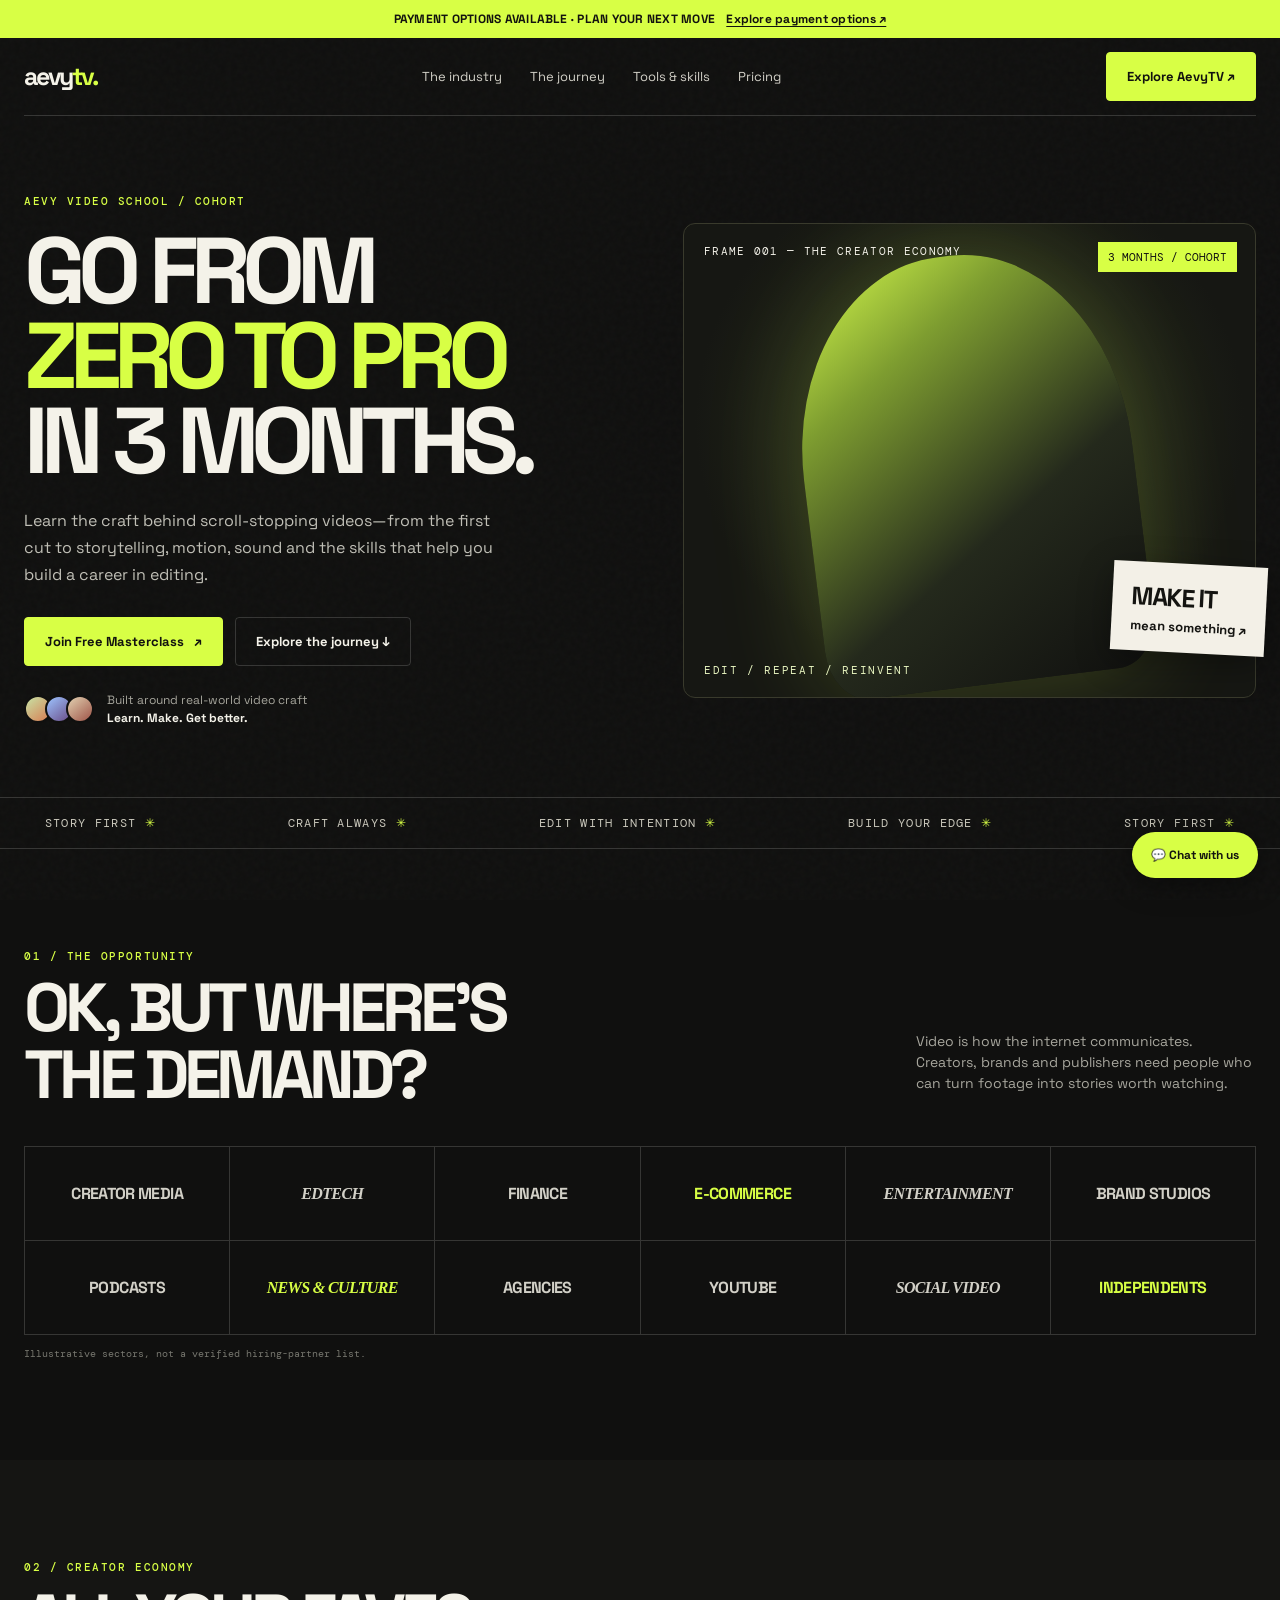
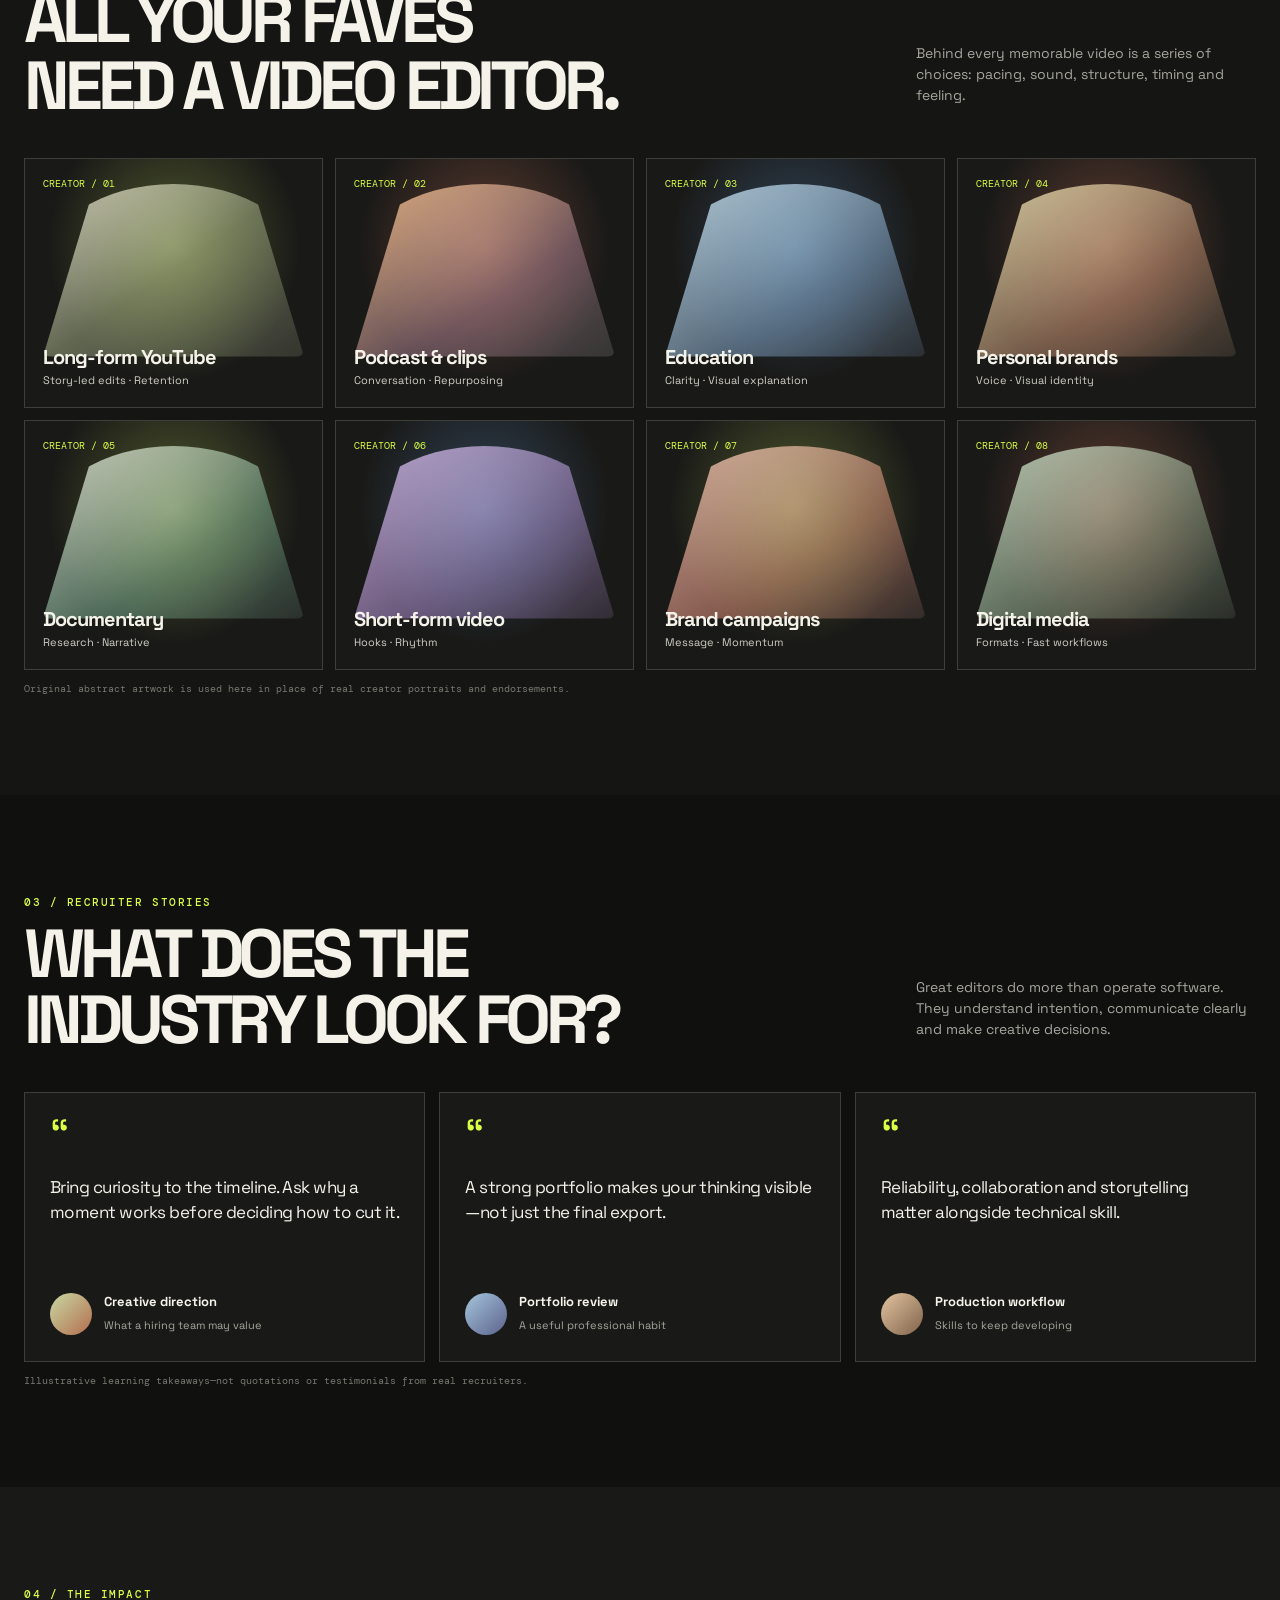
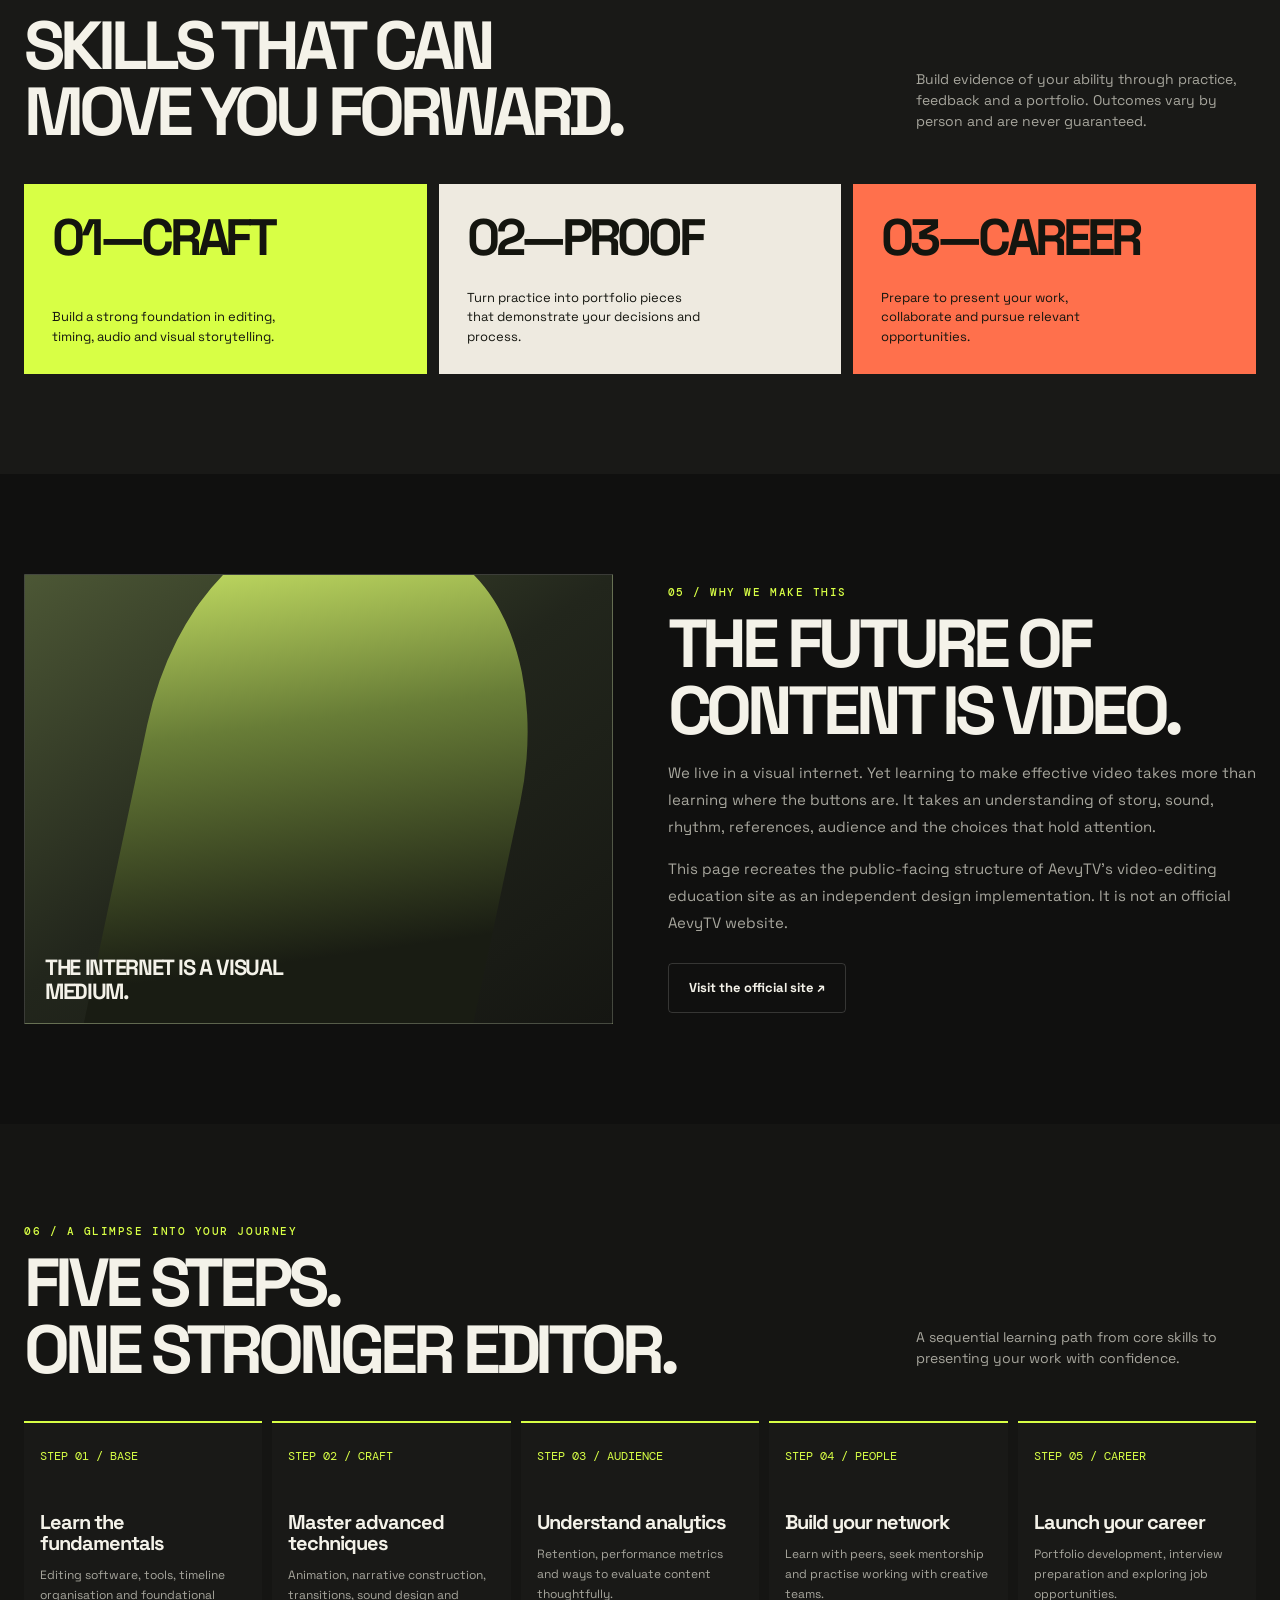
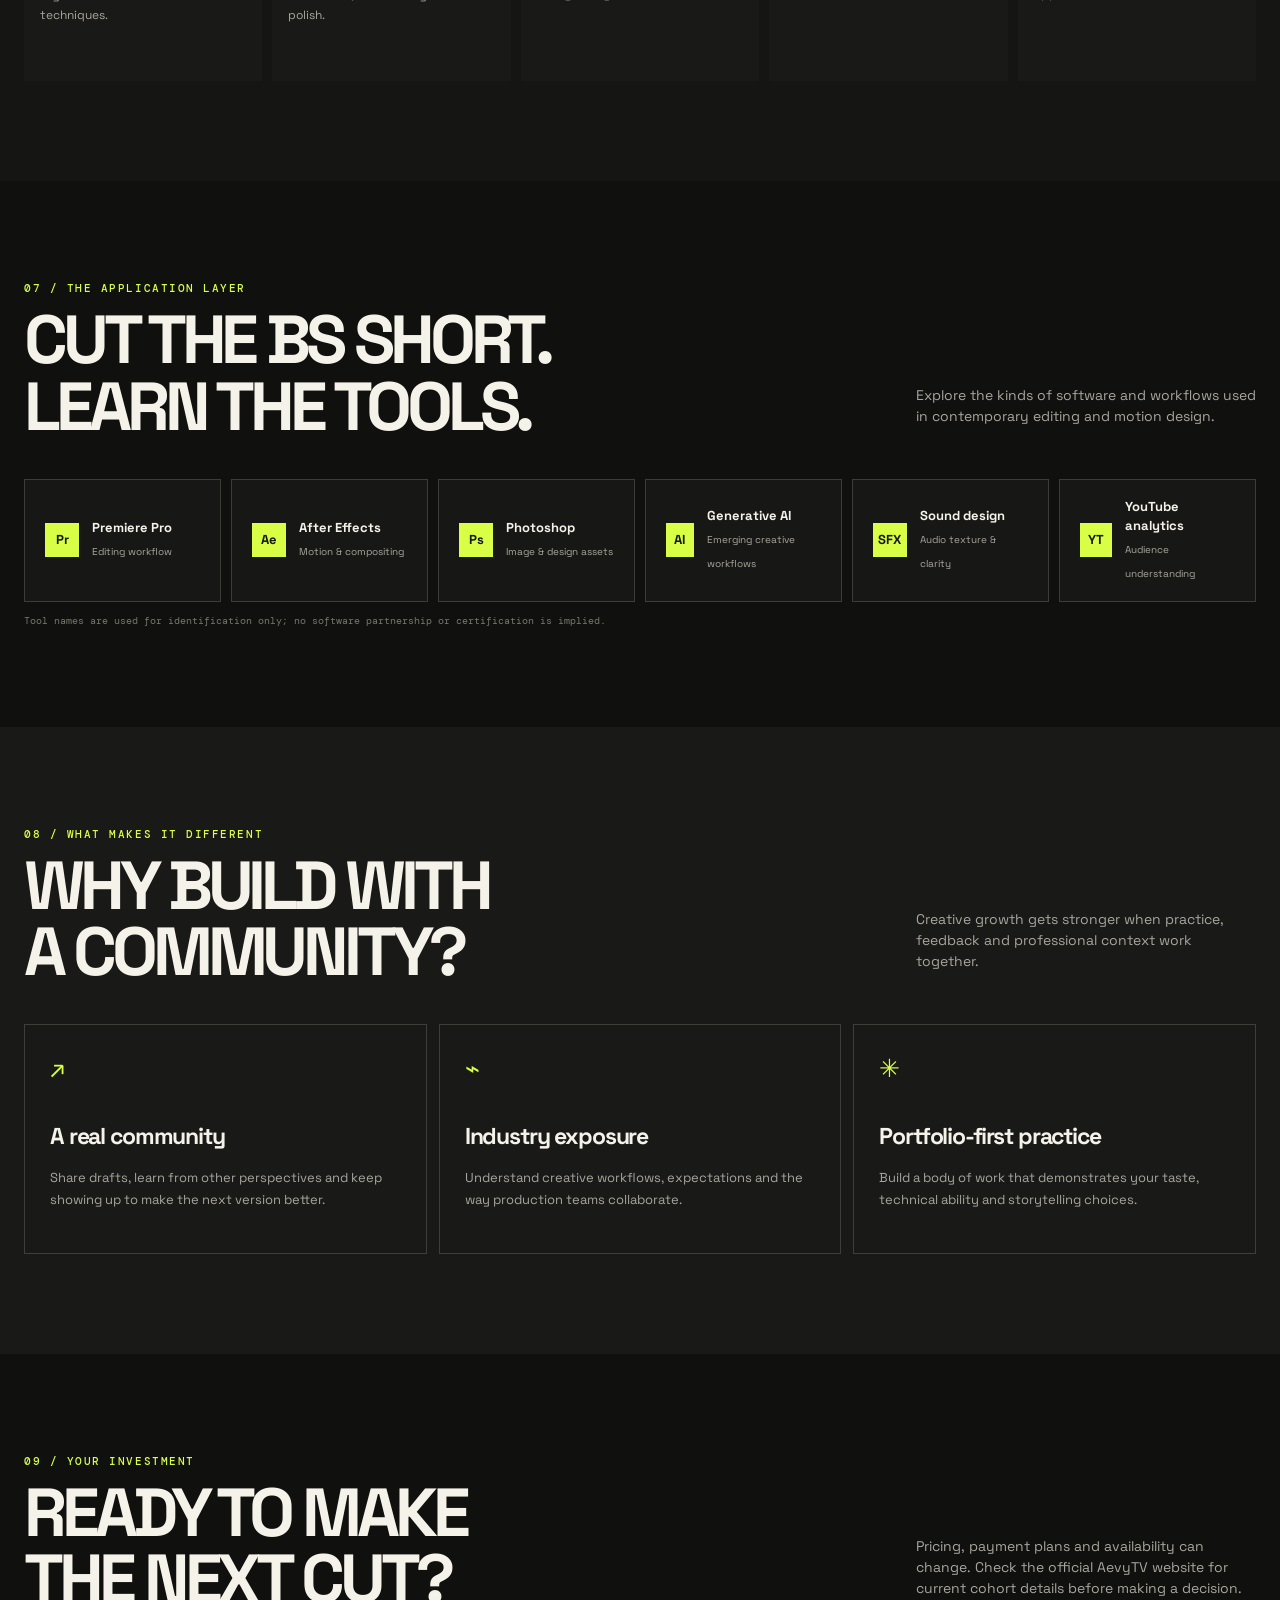
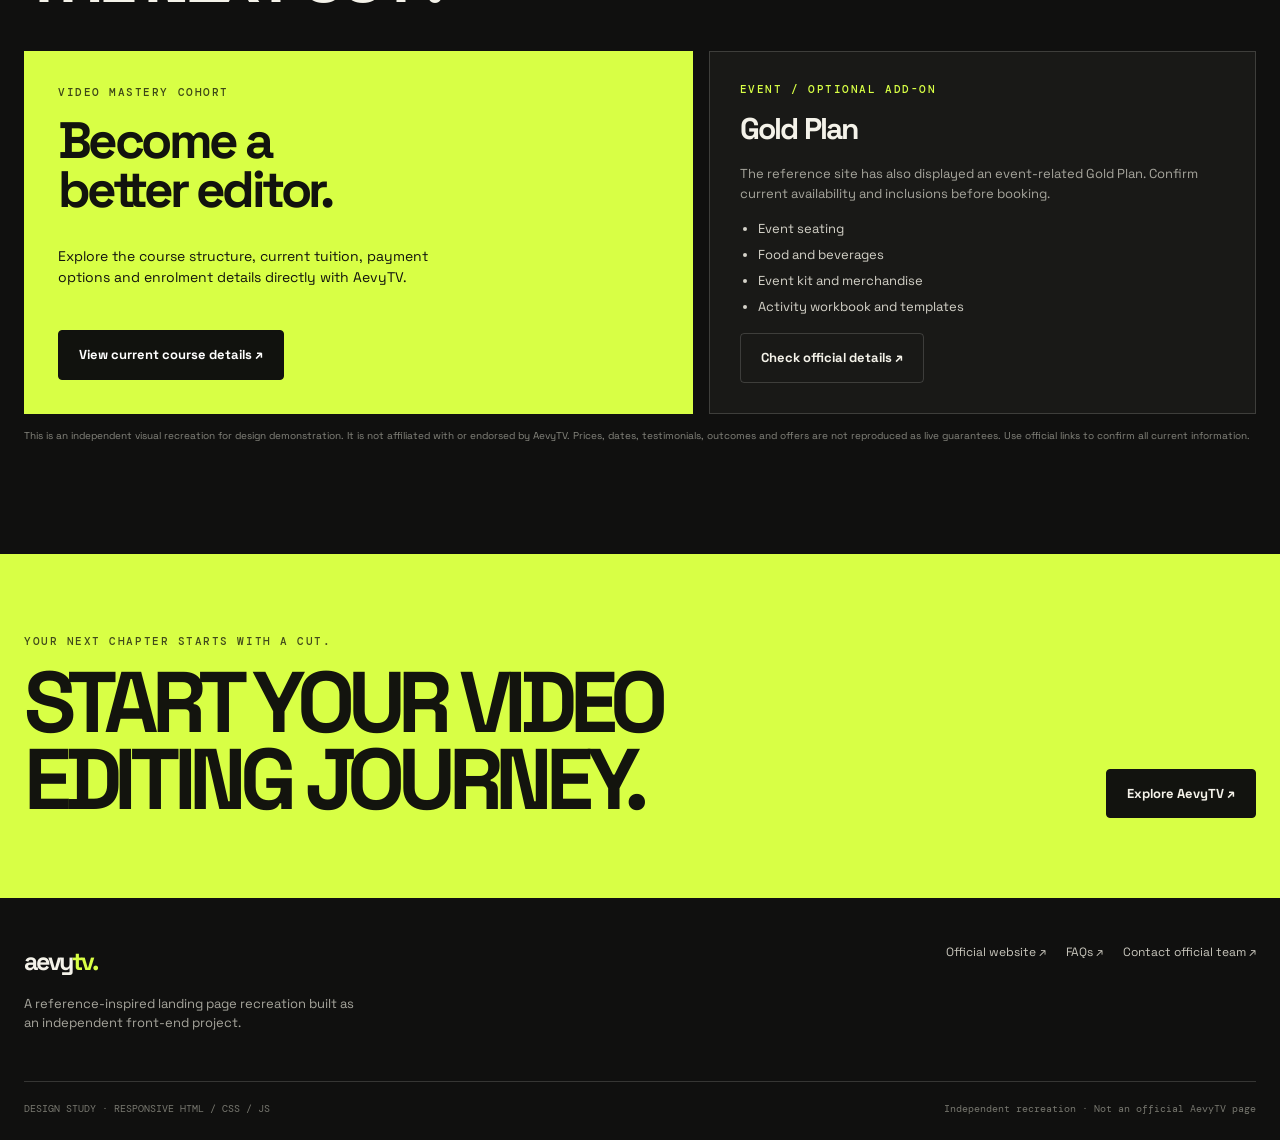
==== aevytv-recreation/index.html @ 94a263b0 "feat: add responsive AevyTV landing page recreation" ====
<!doctype html>
<html lang="en">
<head>
<meta charset="utf-8"><meta name="viewport" content="width=device-width,initial-scale=1"><meta name="theme-color" content="#10100f"><meta name="description" content="A responsive, reference-inspired recreation of the AevyTV video editing cohort landing page."><meta property="og:title" content="AevyTV — Video Editing Mastery"><meta property="og:description" content="Go from zero to pro in video editing. Explore the cohort journey."><title>AevyTV — Video Editing Mastery</title>
<link rel="preconnect" href="https://fonts.googleapis.com"><link rel="preconnect" href="https://fonts.gstatic.com" crossorigin><link href="https://fonts.googleapis.com/css2?family=DM+Mono:wght@400;500&family=Space+Grotesk:wght@400;500;600;700&display=swap" rel="stylesheet">
<style>
:root{--bg:#10100f;--panel:#191917;--panel2:#22221f;--ink:#f4f2e9;--muted:#a7a69d;--lime:#d8ff45;--line:rgba(244,242,233,.17);--orange:#ff704c;--max:1240px;--radius:18px}*{box-sizing:border-box}html{scroll-behavior:smooth;scroll-padding-top:90px}body{margin:0;background:var(--bg);color:var(--ink);font-family:'Space Grotesk',sans-serif;line-height:1.5}body:before{content:"";position:fixed;inset:0;pointer-events:none;z-index:-1;opacity:.14;background-image:url("data:image/svg+xml,%3Csvg viewBox='0 0 180 180' xmlns='http://www.w3.org/2000/svg'%3E%3Cfilter id='n'%3E%3CfeTurbulence type='fractalNoise' baseFrequency='.9' numOctaves='3' stitchTiles='stitch'/%3E%3C/filter%3E%3Crect width='100%25' height='100%25' filter='url(%23n)' opacity='.18'/%3E%3C/svg%3E")}a{color:inherit;text-decoration:none}button,input{font:inherit}.wrap{width:min(var(--max),calc(100% - 48px));margin:auto}.eyebrow{font:500 11px 'DM Mono',monospace;letter-spacing:.14em;text-transform:uppercase;color:var(--lime)}.announcement{background:var(--lime);color:#12120f;text-align:center;padding:10px 16px;font-size:12px;font-weight:700;letter-spacing:.02em}.announcement a{text-decoration:underline;text-underline-offset:3px;margin-left:8px}.nav{height:78px;display:flex;align-items:center;justify-content:space-between;border-bottom:1px solid var(--line)}.logo{font-size:25px;font-weight:700;letter-spacing:-.09em}.logo span{color:var(--lime)}.navlinks{display:flex;gap:28px;color:#d2d0c7;font-size:13px}.navlinks a:hover{color:var(--lime)}.btn{display:inline-flex;align-items:center;justify-content:center;gap:10px;padding:14px 20px;border:1px solid var(--lime);background:var(--lime);color:#12120f;font-size:13px;font-weight:700;transition:transform .2s,background .2s;border-radius:4px}.btn:hover{transform:translateY(-2px);background:#e7ff8a}.btn.secondary{background:transparent;color:var(--ink);border-color:var(--line)}.btn.secondary:hover{border-color:var(--lime);color:var(--lime)}.hero{padding:78px 0 70px;overflow:hidden}.hero-grid{display:grid;grid-template-columns:1.04fr .96fr;gap:38px;align-items:center}.hero h1{font-size:clamp(54px,7.3vw,104px);line-height:.91;letter-spacing:-.085em;margin:20px 0 24px;max-width:720px}.hero h1 em{font-style:normal;color:var(--lime)}.hero p{max-width:480px;color:#c0bfb6;font-size:16px;line-height:1.7}.hero-actions{display:flex;gap:12px;flex-wrap:wrap;margin:28px 0 25px}.hero-meta{display:flex;align-items:center;gap:13px;color:var(--muted);font-size:12px}.avatars{display:flex}.avatars i{width:28px;height:28px;border-radius:50%;border:2px solid var(--bg);margin-left:-7px;background:linear-gradient(140deg,#ffb17a,#7358a3)}.avatars i:first-child{margin-left:0;background:linear-gradient(140deg,#c8e3a5,#d77c52)}.avatars i:nth-child(2){background:linear-gradient(140deg,#9dc4ff,#6a4c87)}.avatars i:nth-child(3){background:linear-gradient(140deg,#e2d1b1,#9e5448)}.hero-art{position:relative;min-height:500px;display:flex;align-items:center;justify-content:center}.art-frame{width:100%;height:475px;border:1px solid #393a2c;border-radius:12px;overflow:hidden;position:relative;background:radial-gradient(ellipse at 50% 42%,#5c6436 0,#252a1b 28%,#161713 68%)}.art-frame:before{content:"";position:absolute;width:330px;height:430px;left:50%;top:52%;transform:translate(-50%,-50%) rotate(-7deg);border-radius:48% 48% 12% 12%;background:linear-gradient(145deg,#d9ff4d 0%,#7e9d30 26%,#24291c 62%,#10100f 100%);box-shadow:0 0 100px #d8ff4533}.art-frame:after{content:"EDIT / REPEAT / REINVENT";position:absolute;bottom:20px;left:20px;font:11px 'DM Mono',monospace;letter-spacing:.15em;color:#e8f5c0}.art-label{position:absolute;top:20px;left:20px;z-index:2;font:11px 'DM Mono',monospace;letter-spacing:.12em}.art-index{position:absolute;right:18px;top:18px;z-index:2;background:var(--lime);color:#111;padding:8px 10px;font:11px 'DM Mono',monospace}.floating-note{position:absolute;right:-10px;bottom:58px;background:#f3f0e7;color:#141411;padding:16px 19px;transform:rotate(3deg);font-weight:700;font-size:13px;box-shadow:0 10px 35px #0005}.floating-note strong{display:block;font-size:25px;letter-spacing:-.06em}.ticker{overflow:hidden;border-block:1px solid var(--line);padding:17px 0;white-space:nowrap;color:#c9c7bb;font:12px 'DM Mono',monospace;letter-spacing:.11em}.ticker-track{display:flex;justify-content:space-around;gap:42px;min-width:850px}.ticker b{color:var(--lime);font-weight:400}.section{padding:100px 0}.section-head{display:flex;align-items:end;justify-content:space-between;gap:25px;margin-bottom:38px}.section h2{font-size:clamp(38px,5.5vw,68px);line-height:.98;letter-spacing:-.075em;margin:12px 0 0;max-width:780px}.section-head p{max-width:340px;color:var(--muted);font-size:14px}.logos{display:grid;grid-template-columns:repeat(6,1fr);border-top:1px solid var(--line);border-left:1px solid var(--line)}.logo-tile{min-height:94px;display:grid;place-items:center;border-right:1px solid var(--line);border-bottom:1px solid var(--line);font-size:16px;font-weight:700;letter-spacing:-.04em;color:#d2d0c7}.logo-tile:nth-child(3n+2){font-family:Georgia,serif;font-style:italic}.logo-tile:nth-child(4n){color:var(--lime)}.small-note{color:#77776f;font:10px 'DM Mono',monospace;margin-top:12px}.creator-grid{display:grid;grid-template-columns:repeat(4,1fr);gap:12px}.creator{position:relative;min-height:250px;overflow:hidden;background:var(--panel);border:1px solid var(--line);padding:18px;display:flex;flex-direction:column;justify-content:space-between}.creator:before{content:"";position:absolute;inset:0;background:radial-gradient(ellipse at 50% 35%,var(--glow,#8b9d45) 0,transparent 60%);opacity:.5}.creator:nth-child(2n):before{--glow:#a45e4a}.creator:nth-child(3n):before{--glow:#496f9a}.creator-art{position:absolute;inset:25px 18px 50px;border-radius:50% 50% 8px 8px;opacity:.9;background:linear-gradient(145deg,#d5d1bd,#596047 50%,#20211b);mix-blend-mode:screen;clip-path:polygon(20% 0,80% 0,100% 100%,0 100%)}.creator:nth-child(2) .creator-art{background:linear-gradient(145deg,#f0b47c,#583f4c 60%,#222)}.creator:nth-child(3) .creator-art{background:linear-gradient(145deg,#b8d5e4,#475e75 60%,#151a22)}.creator:nth-child(4) .creator-art{background:linear-gradient(145deg,#dfd4a0,#6b4b38 60%,#1d1914)}.creator:nth-child(5) .creator-art{background:linear-gradient(145deg,#d5d9c8,#3d604e 60%,#151c18)}.creator:nth-child(6) .creator-art{background:linear-gradient(145deg,#c3a5d8,#604b77 60%,#1c1722)}.creator:nth-child(7) .creator-art{background:linear-gradient(145deg,#e2b1a2,#814c3f 60%,#1e1715)}.creator:nth-child(8) .creator-art{background:linear-gradient(145deg,#b9d1b7,#4d5d4b 60%,#151914)}.creator span,.creator h3,.creator small{position:relative;z-index:1}.creator span{font:10px 'DM Mono',monospace;color:var(--lime)}.creator h3{margin:auto 0 0;font-size:20px;letter-spacing:-.05em}.creator small{color:#d1cfc5;font-size:11px}.stories{display:grid;grid-template-columns:repeat(3,1fr);gap:14px}.story{background:var(--panel);border:1px solid var(--line);padding:25px;min-height:270px;display:flex;flex-direction:column}.quote-mark{font-size:46px;line-height:.8;color:var(--lime)}.story blockquote{margin:20px 0 28px;font-size:17px;line-height:1.5;letter-spacing:-.03em}.story-person{margin-top:auto;display:flex;align-items:center;gap:12px}.person-dot{width:42px;height:42px;border-radius:50%;background:linear-gradient(135deg,#c8d9a2,#b46d4f)}.story:nth-child(2) .person-dot{background:linear-gradient(135deg,#a6c5dd,#5b628b)}.story:nth-child(3) .person-dot{background:linear-gradient(135deg,#e2c3a0,#80634b)}.story-person strong{display:block;font-size:13px}.story-person small{color:var(--muted);font-size:11px}.stats{display:grid;grid-template-columns:repeat(3,1fr);gap:12px}.stat{padding:28px;background:var(--lime);color:#14150f;min-height:190px;display:flex;flex-direction:column;justify-content:space-between}.stat:nth-child(2){background:#eeeae0}.stat:nth-child(3){background:var(--orange)}.stat strong{font-size:clamp(35px,4vw,55px);letter-spacing:-.08em;line-height:1}.stat p{max-width:240px;font-size:13px;margin:20px 0 0}.split{display:grid;grid-template-columns:1fr 1fr;gap:55px;align-items:center}.split-visual{min-height:450px;background:linear-gradient(145deg,#4c5735,#22261c 48%,#151612);position:relative;overflow:hidden;border:1px solid var(--line)}.split-visual:before{content:"";position:absolute;width:65%;height:130%;left:18%;top:-10%;background:linear-gradient(160deg,#e3ff71,#687d37 35%,#191c13 70%);transform:rotate(12deg);border-radius:40% 40% 0 0}.split-visual:after{content:"THE INTERNET IS A VISUAL MEDIUM.";position:absolute;left:20px;bottom:20px;max-width:240px;font-size:22px;font-weight:700;line-height:1.1;letter-spacing:-.06em}.split-copy p{color:var(--muted);font-size:15px;line-height:1.8}.split-copy .btn{margin-top:12px}.steps{display:grid;grid-template-columns:repeat(5,1fr);gap:10px}.step{border-top:2px solid var(--lime);background:var(--panel);padding:20px 16px;min-height:260px}.step .num{font:12px 'DM Mono',monospace;color:var(--lime)}.step h3{font-size:20px;line-height:1.05;letter-spacing:-.05em;margin:45px 0 12px}.step p{font-size:12px;color:var(--muted);line-height:1.65}.tools{display:flex;flex-wrap:wrap;gap:10px}.tool{border:1px solid var(--line);padding:17px 20px;display:flex;gap:13px;align-items:center;min-width:180px;background:#171715;flex:1}.tool-icon{display:grid;place-items:center;width:34px;height:34px;background:var(--lime);color:#171715;font-weight:700;font-size:13px}.tool strong{font-size:13px;display:block}.tool small{color:var(--muted);font-size:10px}.benefits{display:grid;grid-template-columns:repeat(3,1fr);gap:12px}.benefit{padding:25px;background:var(--panel);border:1px solid var(--line);min-height:230px}.benefit .symbol{font-size:25px;color:var(--lime)}.benefit h3{font-size:23px;letter-spacing:-.05em;margin:32px 0 8px}.benefit p{font-size:13px;color:var(--muted);line-height:1.7}.price-layout{display:grid;grid-template-columns:1.1fr .9fr;gap:16px}.price-card{padding:34px;background:var(--lime);color:#12130e;min-height:360px;display:flex;flex-direction:column;align-items:flex-start}.price-card h3{font-size:clamp(32px,4vw,52px);letter-spacing:-.07em;line-height:.95;margin:18px 0}.price-card p{max-width:420px;font-size:14px}.price-card .btn{background:#11120e;color:white;border-color:#11120e;margin-top:auto}.price-card .btn:hover{background:#34362a}.gold-card{padding:30px;background:var(--panel);border:1px solid var(--line)}.gold-card h3{font-size:30px;letter-spacing:-.06em;margin:10px 0}.gold-card p{color:var(--muted);font-size:13px}.gold-card ul{padding-left:18px;color:#d5d3c9;font-size:13px;line-height:2}.disclaimer{font-size:10px;color:#85857d;line-height:1.6;margin-top:14px}.final-cta{padding:80px 0;background:var(--lime);color:#13140e}.final-cta .eyebrow{color:#414a1b}.final-grid{display:flex;align-items:end;justify-content:space-between;gap:30px}.final-cta h2{font-size:clamp(44px,7vw,86px);line-height:.9;letter-spacing:-.085em;max-width:760px;margin:16px 0 0}.final-cta .btn{background:#12130f;color:#f4f2e9;border-color:#12130f;white-space:nowrap}.footer{padding:45px 0 25px}.footer-top{display:flex;justify-content:space-between;gap:35px;padding-bottom:35px;border-bottom:1px solid var(--line)}.footer p{max-width:330px;color:var(--muted);font-size:13px}.footer-links{display:flex;gap:20px;flex-wrap:wrap;font-size:12px;color:#c9c7bd}.footer-bottom{display:flex;justify-content:space-between;gap:20px;padding-top:20px;color:#77776f;font:10px 'DM Mono',monospace}.chat-launch{position:fixed;z-index:9;right:22px;bottom:22px;border:0;background:var(--lime);color:#12130f;border-radius:100px;padding:14px 19px;font-weight:700;font-size:12px;box-shadow:0 6px 30px #0006;cursor:pointer}.chat-panel{position:fixed;z-index:10;right:22px;bottom:82px;width:min(360px,calc(100vw - 32px));background:#f3f0e7;color:#181813;border-radius:12px;box-shadow:0 15px 70px #0008;display:none;overflow:hidden}.chat-panel.open{display:block}.chat-head{background:#d8ff45;padding:17px 18px;display:flex;justify-content:space-between;align-items:center}.chat-head strong{font-size:15px}.chat-head button{border:0;background:transparent;font-size:23px;cursor:pointer}.chat-body{padding:18px}.chat-body p{font-size:12px;line-height:1.6}.chat-body label{display:block;font-size:11px;font-weight:700;margin:12px 0 5px}.chat-body input{width:100%;padding:11px;border:1px solid #c6c4b9;background:#fffdf7;color:#171711;border-radius:4px}.chat-body .btn{width:100%;margin-top:14px}.form-msg{font-size:11px;margin-top:10px;color:#4c5a26}.mobile-menu{display:none;background:none;border:1px solid var(--line);color:var(--ink);padding:8px 10px}
@media(max-width:900px){.navlinks{gap:14px}.hero-grid,.split,.price-layout{grid-template-columns:1fr}.hero-art{min-height:400px}.art-frame{height:390px}.hero-copy{max-width:760px}.creator-grid{grid-template-columns:repeat(2,1fr)}.steps{grid-template-columns:repeat(2,1fr)}.step:last-child{grid-column:span 2}.logos{grid-template-columns:repeat(3,1fr)}.split-visual{min-height:350px}.section{padding:75px 0}}
@media(max-width:620px){.wrap{width:calc(100% - 32px)}.announcement{font-size:10px}.nav{height:66px}.mobile-menu{display:block}.navlinks{display:none;position:absolute;top:144px;left:0;right:0;padding:18px 24px;background:#171715;border-bottom:1px solid var(--line);flex-direction:column;z-index:8}.navlinks.open{display:flex}.nav>.btn{display:none}.hero{padding:52px 0 45px}.hero h1{font-size:clamp(51px,14vw,78px)}.hero p{font-size:14px}.hero-art{min-height:330px}.art-frame{height:320px}.art-frame:before{height:300px;width:230px}.floating-note{right:0;bottom:25px}.section{padding:62px 0}.section-head{display:block}.section-head p{margin-top:18px}.section h2{font-size:clamp(38px,11vw,56px)}.logos{grid-template-columns:repeat(2,1fr)}.logo-tile{min-height:72px;font-size:14px}.creator-grid{gap:8px}.creator{min-height:210px;padding:13px}.creator h3{font-size:17px}.stories,.stats,.benefits{grid-template-columns:1fr}.story{min-height:230px}.stat{min-height:150px}.steps{grid-template-columns:1fr}.step,.step:last-child{grid-column:auto;min-height:190px}.step h3{margin-top:25px}.tool{min-width:calc(50% - 8px);padding:12px}.tool-icon{width:30px;height:30px}.split{gap:28px}.split-visual{min-height:300px}.price-card,.gold-card{padding:24px}.final-cta{padding:60px 0}.final-grid{display:block}.final-cta h2{font-size:clamp(44px,12vw,70px);margin-bottom:25px}.footer-top,.footer-bottom{display:block}.footer-links{margin-top:25px}.footer-bottom span{display:block;margin-top:10px}.chat-launch{right:14px;bottom:14px}.chat-panel{right:14px;bottom:74px}}
@media(prefers-reduced-motion:reduce){html{scroll-behavior:auto}*,*:before,*:after{transition:none!important;animation:none!important}}
</style></head>
<body>
<div class="announcement">PAYMENT OPTIONS AVAILABLE · PLAN YOUR NEXT MOVE <a href="https://www.aevytv.com/faq">Explore payment options ↗</a></div>
<header class="wrap nav"><a class="logo" href="#top" aria-label="AevyTV home">aevy<span>tv.</span></a><nav class="navlinks" id="navlinks"><a href="#demand">The industry</a><a href="#journey">The journey</a><a href="#tools">Tools & skills</a><a href="#pricing">Pricing</a></nav><a class="btn" href="https://www.aevytv.com/">Explore AevyTV ↗</a><button class="mobile-menu" id="menuBtn" aria-label="Toggle navigation" aria-expanded="false">☰</button></header>
<main id="top">
<section class="hero"><div class="wrap hero-grid"><div class="hero-copy"><div class="eyebrow">Aevy Video School / Cohort</div><h1>GO FROM<br><em>ZERO TO PRO</em><br>IN 3 MONTHS.</h1><p>Learn the craft behind scroll-stopping videos—from the first cut to storytelling, motion, sound and the skills that help you build a career in editing.</p><div class="hero-actions"><a class="btn" href="https://www.aevytv.com/">Join Free Masterclass <span>↗</span></a><a class="btn secondary" href="#journey">Explore the journey ↓</a></div><div class="hero-meta"><div class="avatars" aria-hidden="true"><i></i><i></i><i></i></div><span>Built around real-world video craft<br><strong style="color:var(--ink)">Learn. Make. Get better.</strong></span></div></div><div class="hero-art" aria-label="Abstract cinematic editing-inspired artwork"><div class="art-frame"><span class="art-label">FRAME 001 — THE CREATOR ECONOMY</span><span class="art-index">3 MONTHS / COHORT</span></div><div class="floating-note"><strong>MAKE IT</strong>mean something ↗</div></div></div></section>
<div class="ticker"><div class="ticker-track"><span>STORY FIRST <b>✳</b></span><span>CRAFT ALWAYS <b>✳</b></span><span>EDIT WITH INTENTION <b>✳</b></span><span>BUILD YOUR EDGE <b>✳</b></span><span>STORY FIRST <b>✳</b></span></div></div>
<section class="section" id="demand"><div class="wrap"><div class="section-head"><div><div class="eyebrow">01 / The opportunity</div><h2>OK, BUT WHERE’S<br>THE DEMAND?</h2></div><p>Video is how the internet communicates. Creators, brands and publishers need people who can turn footage into stories worth watching.</p></div><div class="logos" aria-label="Illustrative industries that use video editors"><div class="logo-tile">CREATOR MEDIA</div><div class="logo-tile">EDTECH</div><div class="logo-tile">FINANCE</div><div class="logo-tile">E-COMMERCE</div><div class="logo-tile">ENTERTAINMENT</div><div class="logo-tile">BRAND STUDIOS</div><div class="logo-tile">PODCASTS</div><div class="logo-tile">NEWS & CULTURE</div><div class="logo-tile">AGENCIES</div><div class="logo-tile">YOUTUBE</div><div class="logo-tile">SOCIAL VIDEO</div><div class="logo-tile">INDEPENDENTS</div></div><div class="small-note">Illustrative sectors, not a verified hiring-partner list.</div></div></section>
<section class="section" style="background:#151513" id="creators"><div class="wrap"><div class="section-head"><div><div class="eyebrow">02 / Creator economy</div><h2>ALL YOUR FAVES<br>NEED A VIDEO EDITOR.</h2></div><p>Behind every memorable video is a series of choices: pacing, sound, structure, timing and feeling.</p></div><div class="creator-grid"><article class="creator"><span>CREATOR / 01</span><div class="creator-art"></div><h3>Long-form YouTube</h3><small>Story-led edits · Retention</small></article><article class="creator"><span>CREATOR / 02</span><div class="creator-art"></div><h3>Podcast & clips</h3><small>Conversation · Repurposing</small></article><article class="creator"><span>CREATOR / 03</span><div class="creator-art"></div><h3>Education</h3><small>Clarity · Visual explanation</small></article><article class="creator"><span>CREATOR / 04</span><div class="creator-art"></div><h3>Personal brands</h3><small>Voice · Visual identity</small></article><article class="creator"><span>CREATOR / 05</span><div class="creator-art"></div><h3>Documentary</h3><small>Research · Narrative</small></article><article class="creator"><span>CREATOR / 06</span><div class="creator-art"></div><h3>Short-form video</h3><small>Hooks · Rhythm</small></article><article class="creator"><span>CREATOR / 07</span><div class="creator-art"></div><h3>Brand campaigns</h3><small>Message · Momentum</small></article><article class="creator"><span>CREATOR / 08</span><div class="creator-art"></div><h3>Digital media</h3><small>Formats · Fast workflows</small></article></div><div class="small-note">Original abstract artwork is used here in place of real creator portraits and endorsements.</div></div></section>
<section class="section"><div class="wrap"><div class="section-head"><div><div class="eyebrow">03 / Recruiter stories</div><h2>WHAT DOES THE<br>INDUSTRY LOOK FOR?</h2></div><p>Great editors do more than operate software. They understand intention, communicate clearly and make creative decisions.</p></div><div class="stories"><article class="story"><div class="quote-mark">“</div><blockquote>Bring curiosity to the timeline. Ask why a moment works before deciding how to cut it.</blockquote><div class="story-person"><div class="person-dot"></div><div><strong>Creative direction</strong><small>What a hiring team may value</small></div></div></article><article class="story"><div class="quote-mark">“</div><blockquote>A strong portfolio makes your thinking visible—not just the final export.</blockquote><div class="story-person"><div class="person-dot"></div><div><strong>Portfolio review</strong><small>A useful professional habit</small></div></div></article><article class="story"><div class="quote-mark">“</div><blockquote>Reliability, collaboration and storytelling matter alongside technical skill.</blockquote><div class="story-person"><div class="person-dot"></div><div><strong>Production workflow</strong><small>Skills to keep developing</small></div></div></article></div><div class="small-note">Illustrative learning takeaways—not quotations or testimonials from real recruiters.</div></div></section>
<section class="section" style="background:#191917"><div class="wrap"><div class="section-head"><div><div class="eyebrow">04 / The impact</div><h2>SKILLS THAT CAN<br>MOVE YOU FORWARD.</h2></div><p>Build evidence of your ability through practice, feedback and a portfolio. Outcomes vary by person and are never guaranteed.</p></div><div class="stats"><article class="stat"><strong>01—CRAFT</strong><p>Build a strong foundation in editing, timing, audio and visual storytelling.</p></article><article class="stat"><strong>02—PROOF</strong><p>Turn practice into portfolio pieces that demonstrate your decisions and process.</p></article><article class="stat"><strong>03—CAREER</strong><p>Prepare to present your work, collaborate and pursue relevant opportunities.</p></article></div></div></section>
<section class="section"><div class="wrap split"><div class="split-visual" role="img" aria-label="Abstract visual representing storytelling and video production"></div><div class="split-copy"><div class="eyebrow">05 / Why we make this</div><h2>THE FUTURE OF CONTENT IS VIDEO.</h2><p>We live in a visual internet. Yet learning to make effective video takes more than learning where the buttons are. It takes an understanding of story, sound, rhythm, references, audience and the choices that hold attention.</p><p>This page recreates the public-facing structure of AevyTV’s video-editing education site as an independent design implementation. It is not an official AevyTV website.</p><a class="btn secondary" href="https://www.aevytv.com/">Visit the official site ↗</a></div></div></section>
<section class="section" style="background:#151513" id="journey"><div class="wrap"><div class="section-head"><div><div class="eyebrow">06 / A glimpse into your journey</div><h2>FIVE STEPS.<br>ONE STRONGER EDITOR.</h2></div><p>A sequential learning path from core skills to presenting your work with confidence.</p></div><div class="steps"><article class="step"><span class="num">STEP 01 / BASE</span><h3>Learn the fundamentals</h3><p>Editing software, tools, timeline organisation and foundational techniques.</p></article><article class="step"><span class="num">STEP 02 / CRAFT</span><h3>Master advanced techniques</h3><p>Animation, narrative construction, transitions, sound design and polish.</p></article><article class="step"><span class="num">STEP 03 / AUDIENCE</span><h3>Understand analytics</h3><p>Retention, performance metrics and ways to evaluate content thoughtfully.</p></article><article class="step"><span class="num">STEP 04 / PEOPLE</span><h3>Build your network</h3><p>Learn with peers, seek mentorship and practise working with creative teams.</p></article><article class="step"><span class="num">STEP 05 / CAREER</span><h3>Launch your career</h3><p>Portfolio development, interview preparation and exploring job opportunities.</p></article></div></div></section>
<section class="section" id="tools"><div class="wrap"><div class="section-head"><div><div class="eyebrow">07 / The application layer</div><h2>CUT THE BS SHORT.<br>LEARN THE TOOLS.</h2></div><p>Explore the kinds of software and workflows used in contemporary editing and motion design.</p></div><div class="tools"><div class="tool"><div class="tool-icon">Pr</div><div><strong>Premiere Pro</strong><small>Editing workflow</small></div></div><div class="tool"><div class="tool-icon">Ae</div><div><strong>After Effects</strong><small>Motion & compositing</small></div></div><div class="tool"><div class="tool-icon">Ps</div><div><strong>Photoshop</strong><small>Image & design assets</small></div></div><div class="tool"><div class="tool-icon">AI</div><div><strong>Generative AI</strong><small>Emerging creative workflows</small></div></div><div class="tool"><div class="tool-icon">SFX</div><div><strong>Sound design</strong><small>Audio texture & clarity</small></div></div><div class="tool"><div class="tool-icon">YT</div><div><strong>YouTube analytics</strong><small>Audience understanding</small></div></div></div><div class="small-note">Tool names are used for identification only; no software partnership or certification is implied.</div></div></section>
<section class="section" style="background:#191917"><div class="wrap"><div class="section-head"><div><div class="eyebrow">08 / What makes it different</div><h2>WHY BUILD WITH<br>A COMMUNITY?</h2></div><p>Creative growth gets stronger when practice, feedback and professional context work together.</p></div><div class="benefits"><article class="benefit"><div class="symbol">↗</div><h3>A real community</h3><p>Share drafts, learn from other perspectives and keep showing up to make the next version better.</p></article><article class="benefit"><div class="symbol">⌁</div><h3>Industry exposure</h3><p>Understand creative workflows, expectations and the way production teams collaborate.</p></article><article class="benefit"><div class="symbol">✳</div><h3>Portfolio-first practice</h3><p>Build a body of work that demonstrates your taste, technical ability and storytelling choices.</p></article></div></div></section>
<section class="section" id="pricing"><div class="wrap"><div class="section-head"><div><div class="eyebrow">09 / Your investment</div><h2>READY TO MAKE<br>THE NEXT CUT?</h2></div><p>Pricing, payment plans and availability can change. Check the official AevyTV website for current cohort details before making a decision.</p></div><div class="price-layout"><article class="price-card"><div class="eyebrow" style="color:#3d4717">VIDEO MASTERY COHORT</div><h3>Become a<br>better editor.</h3><p>Explore the course structure, current tuition, payment options and enrolment details directly with AevyTV.</p><a class="btn" href="https://www.aevytv.com/">View current course details ↗</a></article><article class="gold-card"><div class="eyebrow">EVENT / OPTIONAL ADD-ON</div><h3>Gold Plan</h3><p>The reference site has also displayed an event-related Gold Plan. Confirm current availability and inclusions before booking.</p><ul><li>Event seating</li><li>Food and beverages</li><li>Event kit and merchandise</li><li>Activity workbook and templates</li></ul><a class="btn secondary" href="https://www.aevytv.com/">Check official details ↗</a></article></div><p class="disclaimer">This is an independent visual recreation for design demonstration. It is not affiliated with or endorsed by AevyTV. Prices, dates, testimonials, outcomes and offers are not reproduced as live guarantees. Use official links to confirm all current information.</p></div></section>
<section class="final-cta"><div class="wrap final-grid"><div><div class="eyebrow">Your next chapter starts with a cut.</div><h2>START YOUR VIDEO<br>EDITING JOURNEY.</h2></div><a class="btn" href="https://www.aevytv.com/">Explore AevyTV ↗</a></div></section>
</main>
<footer class="footer"><div class="wrap"><div class="footer-top"><div><a class="logo" href="#top">aevy<span>tv.</span></a><p>A reference-inspired landing page recreation built as an independent front-end project.</p></div><div class="footer-links"><a href="https://www.aevytv.com/">Official website ↗</a><a href="https://www.aevytv.com/faq">FAQs ↗</a><a href="mailto:info@aevytv.com">Contact official team ↗</a></div></div><div class="footer-bottom"><span>DESIGN STUDY · RESPONSIVE HTML / CSS / JS</span><span>Independent recreation · Not an official AevyTV page</span></div></div></footer>
<button class="chat-launch" id="chatLaunch" aria-controls="chatPanel" aria-expanded="false">💬 Chat with us</button><section class="chat-panel" id="chatPanel" aria-label="Contact form"><div class="chat-head"><strong>Welcome to this demo</strong><button id="chatClose" aria-label="Close chat">×</button></div><div class="chat-body"><p>This contact panel is a front-end demo only. It does not send or store your information. For actual course questions, contact AevyTV through its official website.</p><form id="leadForm"><label for="leadName">Your name</label><input id="leadName" name="name" autocomplete="name" required placeholder="Name"><label for="leadEmail">Your email</label><input id="leadEmail" name="email" type="email" autocomplete="email" required placeholder="you@example.com"><label for="leadProfession">Profession / interest</label><input id="leadProfession" name="profession" placeholder="Student, creator, editor…"><button class="btn" type="submit">Preview message ↗</button><div class="form-msg" id="formMsg" role="status"></div></form></div></section>
<script>
const menuBtn=document.getElementById('menuBtn'),nav=document.getElementById('navlinks');menuBtn.addEventListener('click',()=>{const open=nav.classList.toggle('open');menuBtn.setAttribute('aria-expanded',String(open));});nav.querySelectorAll('a').forEach(a=>a.addEventListener('click',()=>{nav.classList.remove('open');menuBtn.setAttribute('aria-expanded','false')}));
const launch=document.getElementById('chatLaunch'),panel=document.getElementById('chatPanel'),close=document.getElementById('chatClose');function setChat(open){panel.classList.toggle('open',open);launch.setAttribute('aria-expanded',String(open));if(open)document.getElementById('leadName').focus();else launch.focus()}launch.addEventListener('click',()=>setChat(!panel.classList.contains('open')));close.addEventListener('click',()=>setChat(false));document.addEventListener('keydown',e=>{if(e.key==='Escape'&&panel.classList.contains('open'))setChat(false)});document.getElementById('leadForm').addEventListener('submit',e=>{e.preventDefault();const name=document.getElementById('leadName').value.trim(),email=document.getElementById('leadEmail').value.trim();document.getElementById('formMsg').textContent=`Demo only: your form looks complete, ${name}. Nothing was sent or saved. Please use the official website for enquiries.`;});
</script></body></html>
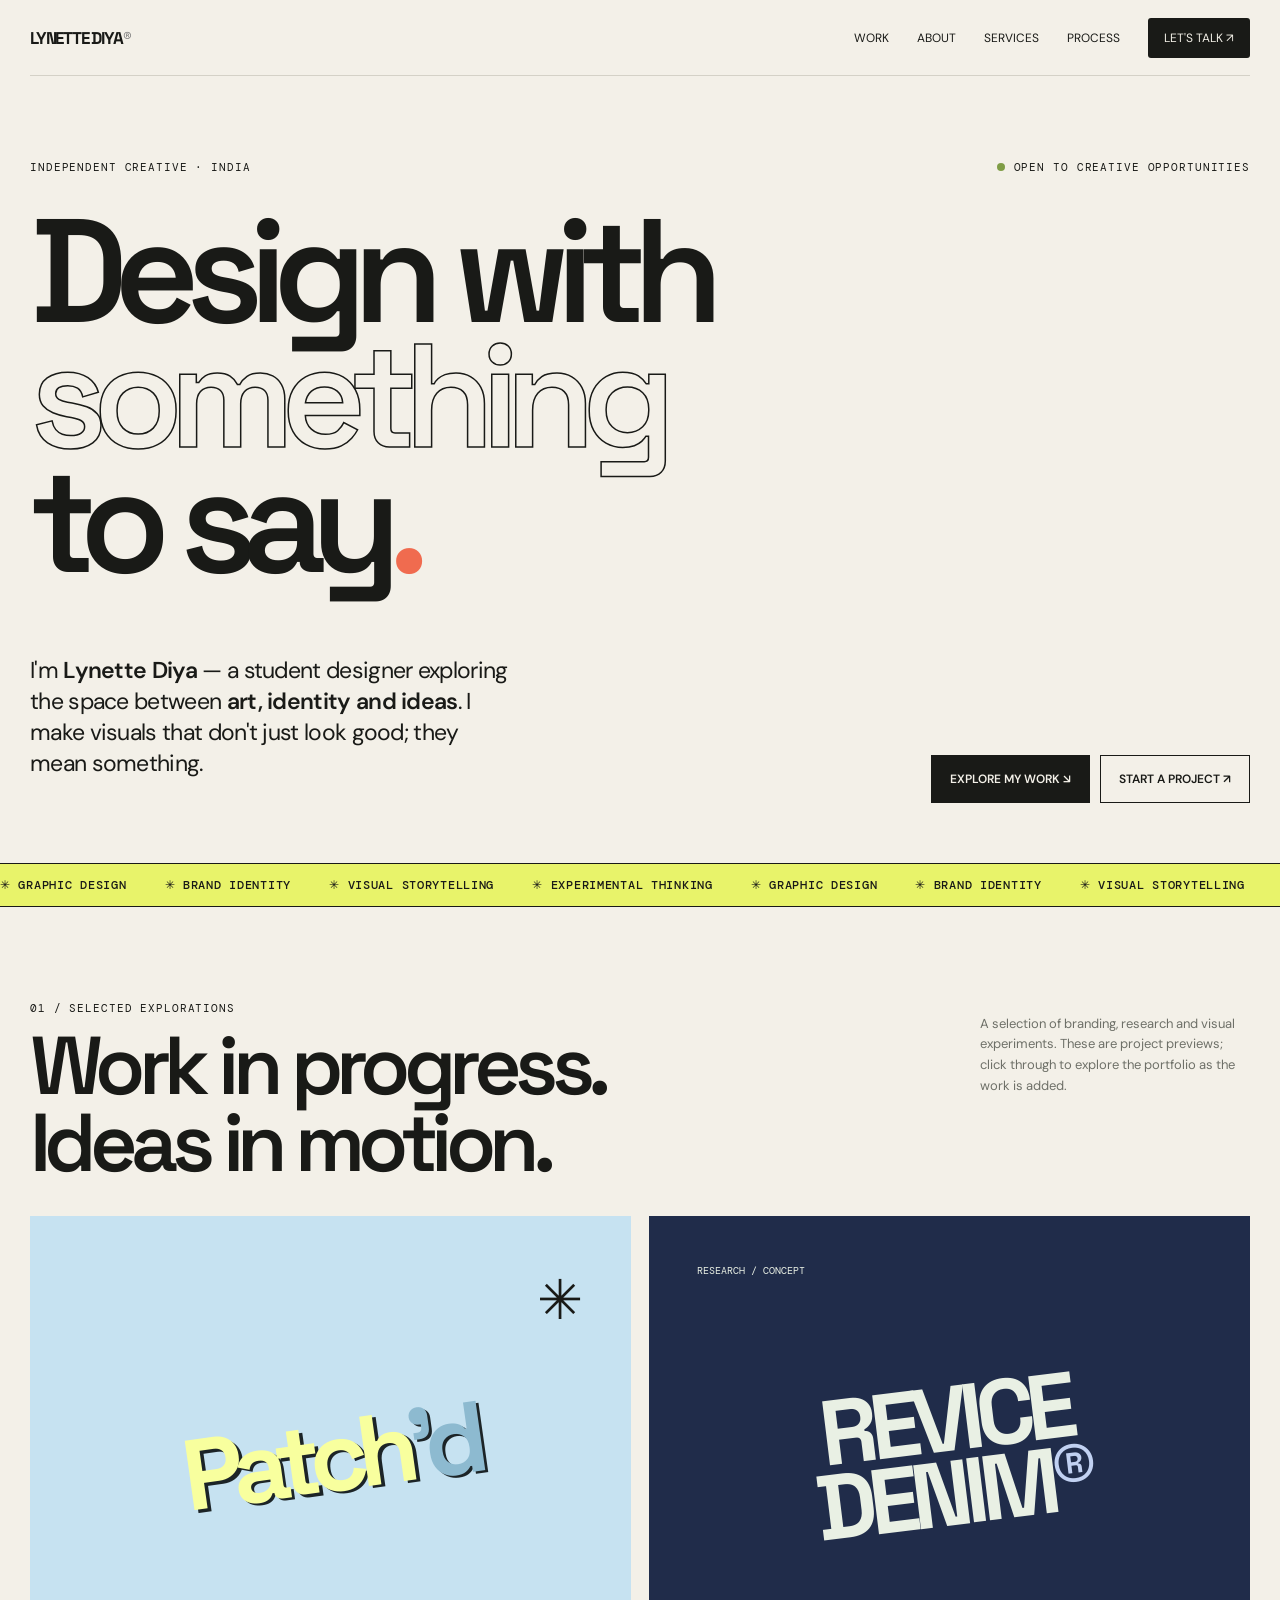
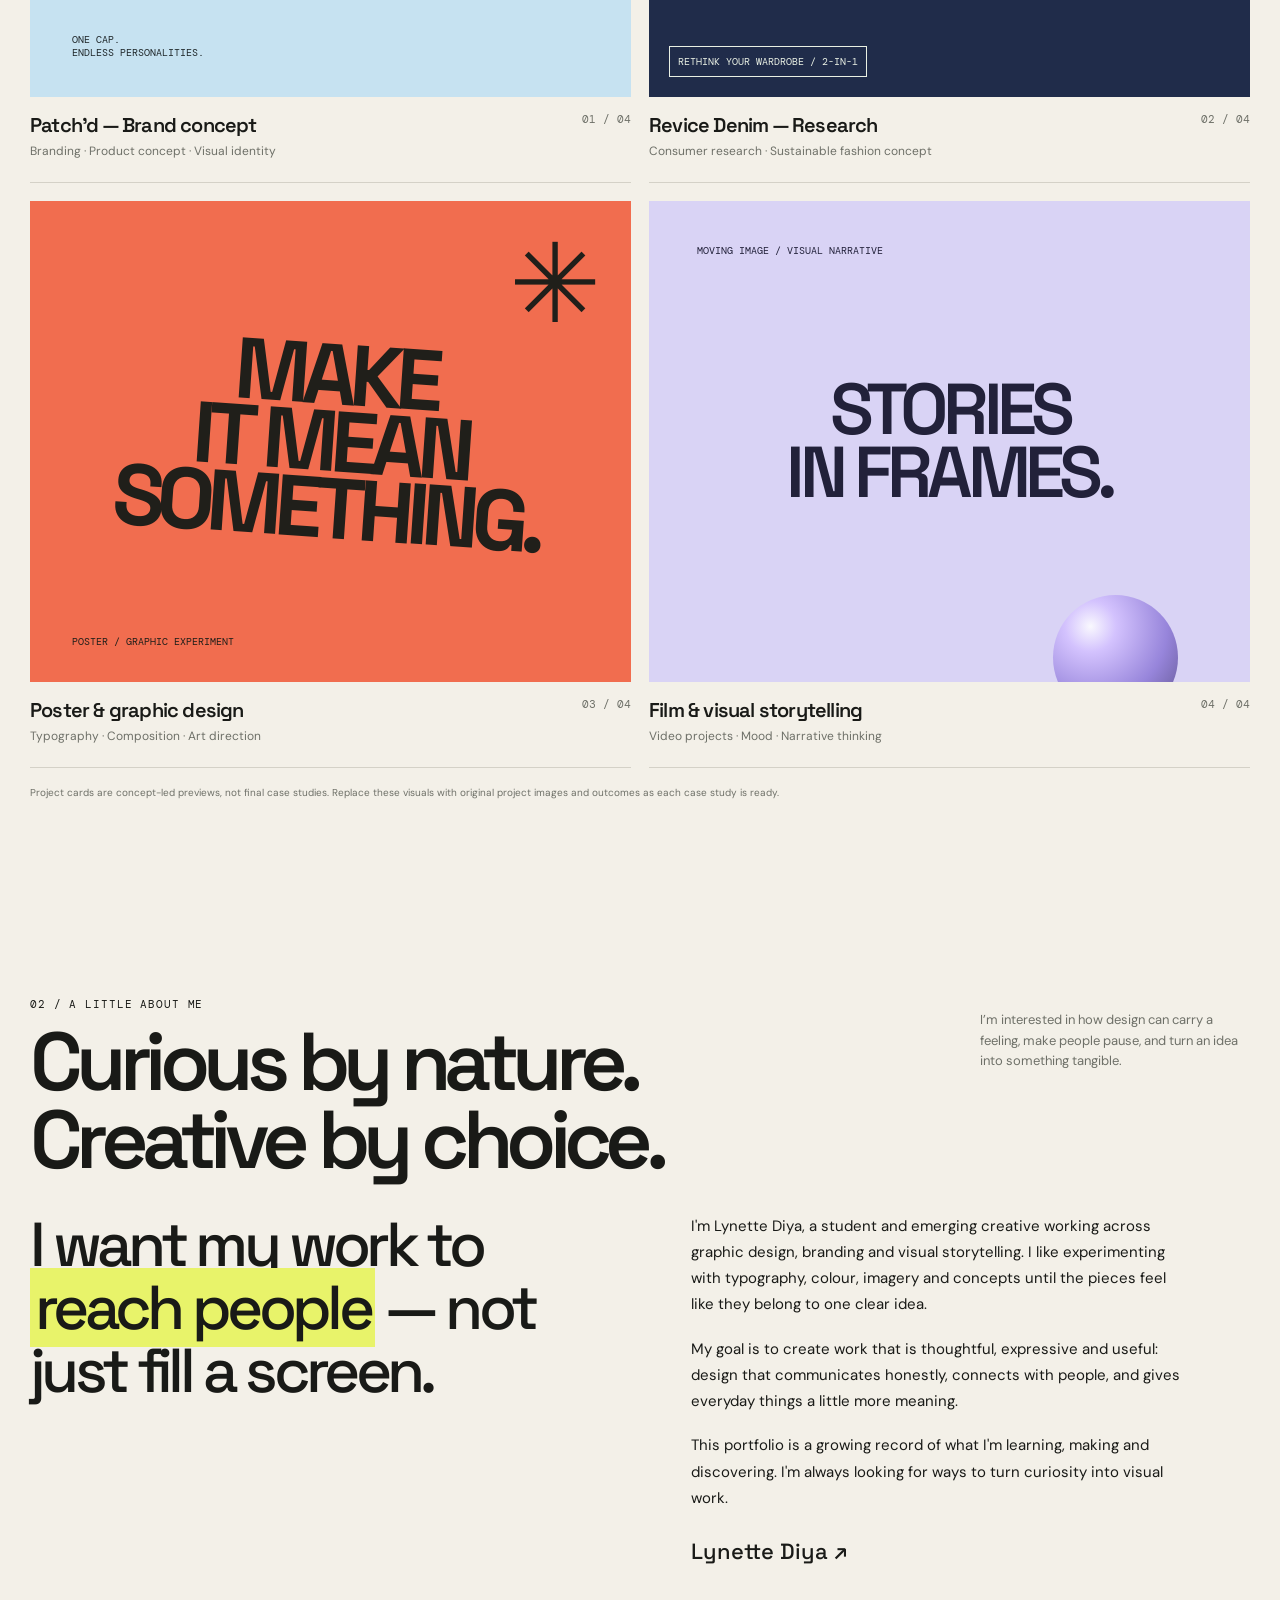
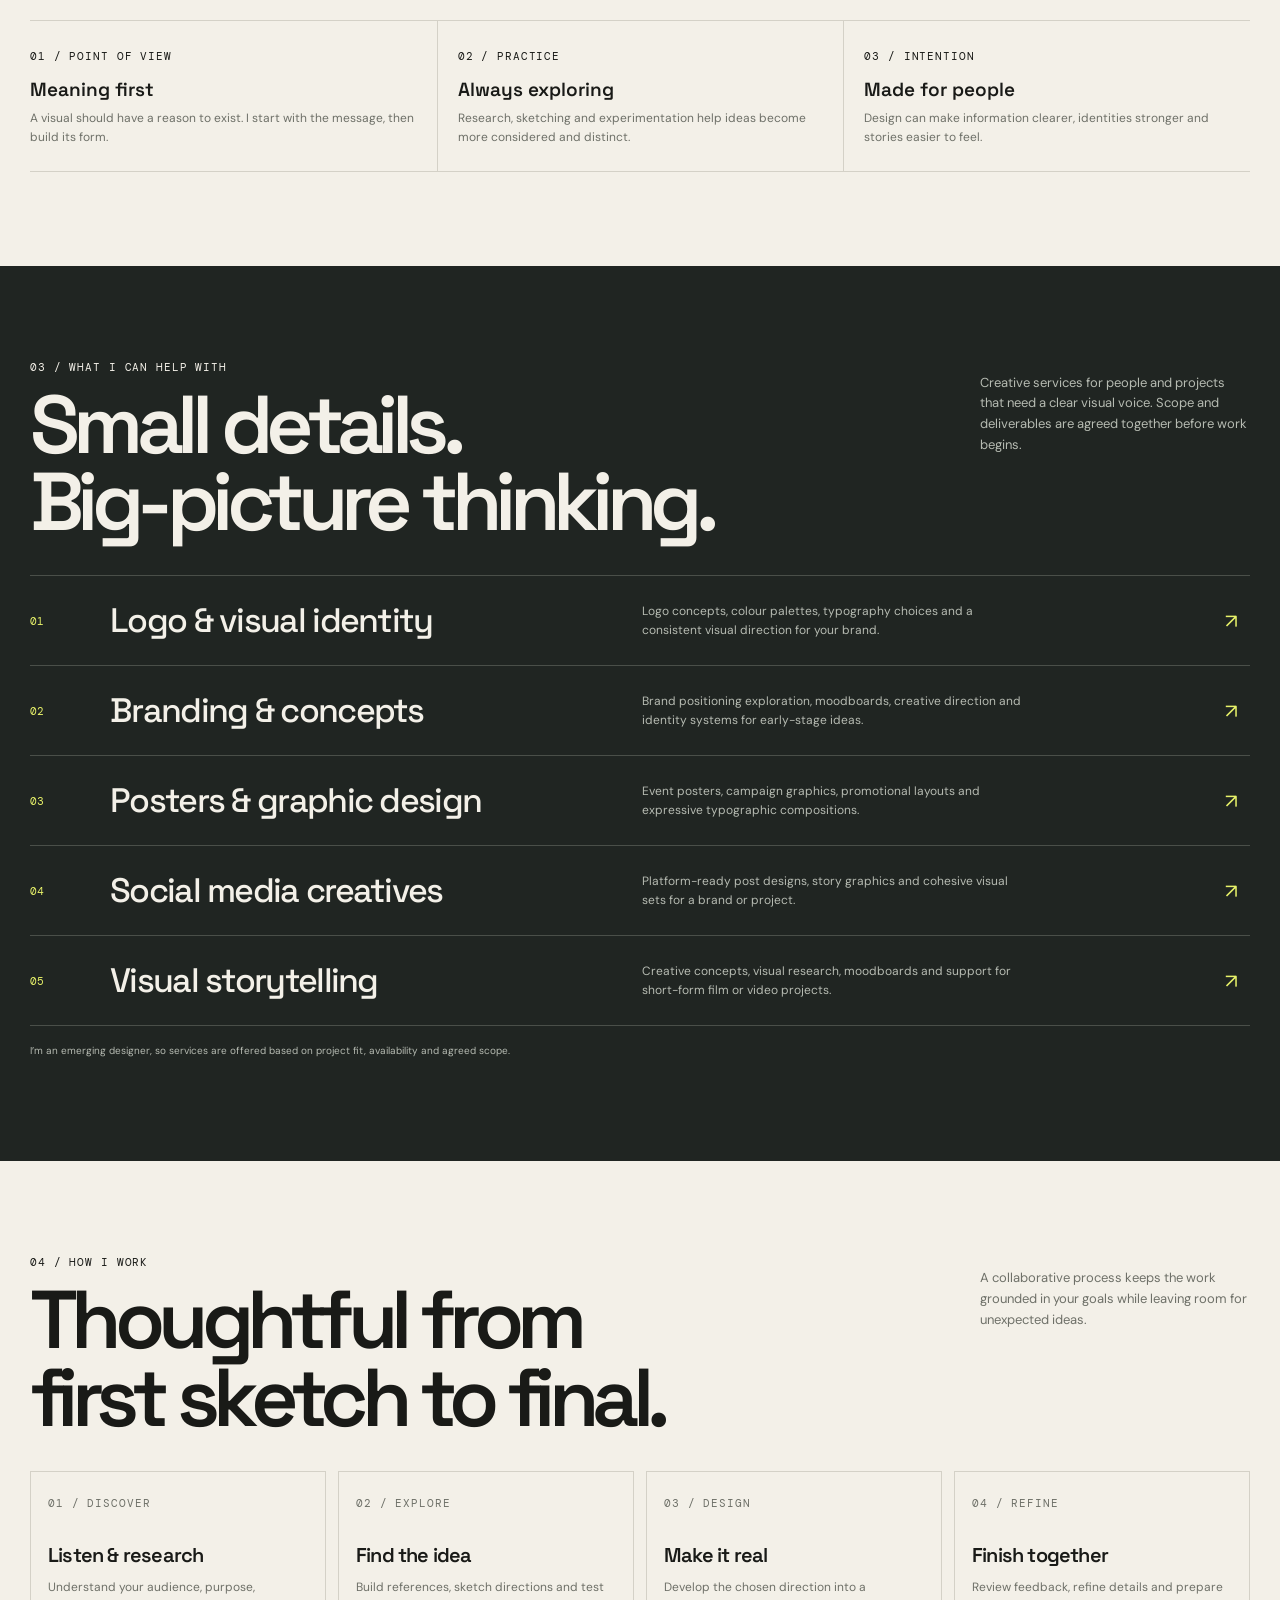
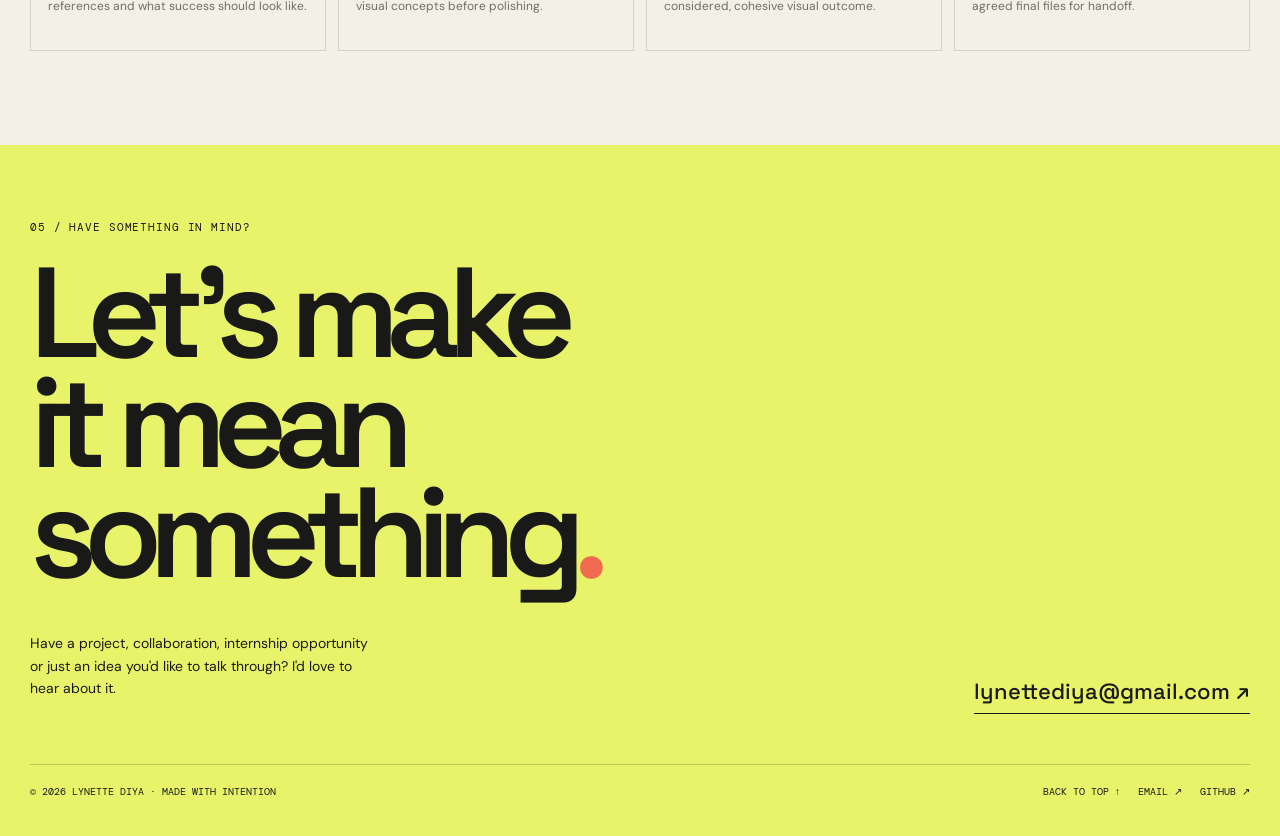
==== commit 33582253: "Personalize portfolio website for Lynette Diya" ====
--- a/aevytv-recreation/index.html
+++ b/aevytv-recreation/index.html
@@ -1,34 +1,38 @@
 <!doctype html>
 <html lang="en">
 <head>
-<meta charset="utf-8"><meta name="viewport" content="width=device-width,initial-scale=1"><meta name="theme-color" content="#10100f"><meta name="description" content="A responsive, reference-inspired recreation of the AevyTV video editing cohort landing page."><meta property="og:title" content="AevyTV — Video Editing Mastery"><meta property="og:description" content="Go from zero to pro in video editing. Explore the cohort journey."><title>AevyTV — Video Editing Mastery</title>
-<link rel="preconnect" href="https://fonts.googleapis.com"><link rel="preconnect" href="https://fonts.gstatic.com" crossorigin><link href="https://fonts.googleapis.com/css2?family=DM+Mono:wght@400;500&family=Space+Grotesk:wght@400;500;600;700&display=swap" rel="stylesheet">
+<meta charset="utf-8"><meta name="viewport" content="width=device-width,initial-scale=1">
+<meta name="theme-color" content="#f3f0e8">
+<meta name="description" content="Lynette Diya — independent graphic design, branding and visual storytelling portfolio.">
+<title>Lynette Diya® — Design with something to say</title>
+<link rel="preconnect" href="https://fonts.googleapis.com"><link rel="preconnect" href="https://fonts.gstatic.com" crossorigin>
+<link href="https://fonts.googleapis.com/css2?family=DM+Mono:wght@400;500&family=DM+Sans:wght@400;500;600;700&family=Space+Grotesk:wght@400;500;600;700&display=swap" rel="stylesheet">
 <style>
-:root{--bg:#10100f;--panel:#191917;--panel2:#22221f;--ink:#f4f2e9;--muted:#a7a69d;--lime:#d8ff45;--line:rgba(244,242,233,.17);--orange:#ff704c;--max:1240px;--radius:18px}*{box-sizing:border-box}html{scroll-behavior:smooth;scroll-padding-top:90px}body{margin:0;background:var(--bg);color:var(--ink);font-family:'Space Grotesk',sans-serif;line-height:1.5}body:before{content:"";position:fixed;inset:0;pointer-events:none;z-index:-1;opacity:.14;background-image:url("data:image/svg+xml,%3Csvg viewBox='0 0 180 180' xmlns='http://www.w3.org/2000/svg'%3E%3Cfilter id='n'%3E%3CfeTurbulence type='fractalNoise' baseFrequency='.9' numOctaves='3' stitchTiles='stitch'/%3E%3C/filter%3E%3Crect width='100%25' height='100%25' filter='url(%23n)' opacity='.18'/%3E%3C/svg%3E")}a{color:inherit;text-decoration:none}button,input{font:inherit}.wrap{width:min(var(--max),calc(100% - 48px));margin:auto}.eyebrow{font:500 11px 'DM Mono',monospace;letter-spacing:.14em;text-transform:uppercase;color:var(--lime)}.announcement{background:var(--lime);color:#12120f;text-align:center;padding:10px 16px;font-size:12px;font-weight:700;letter-spacing:.02em}.announcement a{text-decoration:underline;text-underline-offset:3px;margin-left:8px}.nav{height:78px;display:flex;align-items:center;justify-content:space-between;border-bottom:1px solid var(--line)}.logo{font-size:25px;font-weight:700;letter-spacing:-.09em}.logo span{color:var(--lime)}.navlinks{display:flex;gap:28px;color:#d2d0c7;font-size:13px}.navlinks a:hover{color:var(--lime)}.btn{display:inline-flex;align-items:center;justify-content:center;gap:10px;padding:14px 20px;border:1px solid var(--lime);background:var(--lime);color:#12120f;font-size:13px;font-weight:700;transition:transform .2s,background .2s;border-radius:4px}.btn:hover{transform:translateY(-2px);background:#e7ff8a}.btn.secondary{background:transparent;color:var(--ink);border-color:var(--line)}.btn.secondary:hover{border-color:var(--lime);color:var(--lime)}.hero{padding:78px 0 70px;overflow:hidden}.hero-grid{display:grid;grid-template-columns:1.04fr .96fr;gap:38px;align-items:center}.hero h1{font-size:clamp(54px,7.3vw,104px);line-height:.91;letter-spacing:-.085em;margin:20px 0 24px;max-width:720px}.hero h1 em{font-style:normal;color:var(--lime)}.hero p{max-width:480px;color:#c0bfb6;font-size:16px;line-height:1.7}.hero-actions{display:flex;gap:12px;flex-wrap:wrap;margin:28px 0 25px}.hero-meta{display:flex;align-items:center;gap:13px;color:var(--muted);font-size:12px}.avatars{display:flex}.avatars i{width:28px;height:28px;border-radius:50%;border:2px solid var(--bg);margin-left:-7px;background:linear-gradient(140deg,#ffb17a,#7358a3)}.avatars i:first-child{margin-left:0;background:linear-gradient(140deg,#c8e3a5,#d77c52)}.avatars i:nth-child(2){background:linear-gradient(140deg,#9dc4ff,#6a4c87)}.avatars i:nth-child(3){background:linear-gradient(140deg,#e2d1b1,#9e5448)}.hero-art{position:relative;min-height:500px;display:flex;align-items:center;justify-content:center}.art-frame{width:100%;height:475px;border:1px solid #393a2c;border-radius:12px;overflow:hidden;position:relative;background:radial-gradient(ellipse at 50% 42%,#5c6436 0,#252a1b 28%,#161713 68%)}.art-frame:before{content:"";position:absolute;width:330px;height:430px;left:50%;top:52%;transform:translate(-50%,-50%) rotate(-7deg);border-radius:48% 48% 12% 12%;background:linear-gradient(145deg,#d9ff4d 0%,#7e9d30 26%,#24291c 62%,#10100f 100%);box-shadow:0 0 100px #d8ff4533}.art-frame:after{content:"EDIT / REPEAT / REINVENT";position:absolute;bottom:20px;left:20px;font:11px 'DM Mono',monospace;letter-spacing:.15em;color:#e8f5c0}.art-label{position:absolute;top:20px;left:20px;z-index:2;font:11px 'DM Mono',monospace;letter-spacing:.12em}.art-index{position:absolute;right:18px;top:18px;z-index:2;background:var(--lime);color:#111;padding:8px 10px;font:11px 'DM Mono',monospace}.floating-note{position:absolute;right:-10px;bottom:58px;background:#f3f0e7;color:#141411;padding:16px 19px;transform:rotate(3deg);font-weight:700;font-size:13px;box-shadow:0 10px 35px #0005}.floating-note strong{display:block;font-size:25px;letter-spacing:-.06em}.ticker{overflow:hidden;border-block:1px solid var(--line);padding:17px 0;white-space:nowrap;color:#c9c7bb;font:12px 'DM Mono',monospace;letter-spacing:.11em}.ticker-track{display:flex;justify-content:space-around;gap:42px;min-width:850px}.ticker b{color:var(--lime);font-weight:400}.section{padding:100px 0}.section-head{display:flex;align-items:end;justify-content:space-between;gap:25px;margin-bottom:38px}.section h2{font-size:clamp(38px,5.5vw,68px);line-height:.98;letter-spacing:-.075em;margin:12px 0 0;max-width:780px}.section-head p{max-width:340px;color:var(--muted);font-size:14px}.logos{display:grid;grid-template-columns:repeat(6,1fr);border-top:1px solid var(--line);border-left:1px solid var(--line)}.logo-tile{min-height:94px;display:grid;place-items:center;border-right:1px solid var(--line);border-bottom:1px solid var(--line);font-size:16px;font-weight:700;letter-spacing:-.04em;color:#d2d0c7}.logo-tile:nth-child(3n+2){font-family:Georgia,serif;font-style:italic}.logo-tile:nth-child(4n){color:var(--lime)}.small-note{color:#77776f;font:10px 'DM Mono',monospace;margin-top:12px}.creator-grid{display:grid;grid-template-columns:repeat(4,1fr);gap:12px}.creator{position:relative;min-height:250px;overflow:hidden;background:var(--panel);border:1px solid var(--line);padding:18px;display:flex;flex-direction:column;justify-content:space-between}.creator:before{content:"";position:absolute;inset:0;background:radial-gradient(ellipse at 50% 35%,var(--glow,#8b9d45) 0,transparent 60%);opacity:.5}.creator:nth-child(2n):before{--glow:#a45e4a}.creator:nth-child(3n):before{--glow:#496f9a}.creator-art{position:absolute;inset:25px 18px 50px;border-radius:50% 50% 8px 8px;opacity:.9;background:linear-gradient(145deg,#d5d1bd,#596047 50%,#20211b);mix-blend-mode:screen;clip-path:polygon(20% 0,80% 0,100% 100%,0 100%)}.creator:nth-child(2) .creator-art{background:linear-gradient(145deg,#f0b47c,#583f4c 60%,#222)}.creator:nth-child(3) .creator-art{background:linear-gradient(145deg,#b8d5e4,#475e75 60%,#151a22)}.creator:nth-child(4) .creator-art{background:linear-gradient(145deg,#dfd4a0,#6b4b38 60%,#1d1914)}.creator:nth-child(5) .creator-art{background:linear-gradient(145deg,#d5d9c8,#3d604e 60%,#151c18)}.creator:nth-child(6) .creator-art{background:linear-gradient(145deg,#c3a5d8,#604b77 60%,#1c1722)}.creator:nth-child(7) .creator-art{background:linear-gradient(145deg,#e2b1a2,#814c3f 60%,#1e1715)}.creator:nth-child(8) .creator-art{background:linear-gradient(145deg,#b9d1b7,#4d5d4b 60%,#151914)}.creator span,.creator h3,.creator small{position:relative;z-index:1}.creator span{font:10px 'DM Mono',monospace;color:var(--lime)}.creator h3{margin:auto 0 0;font-size:20px;letter-spacing:-.05em}.creator small{color:#d1cfc5;font-size:11px}.stories{display:grid;grid-template-columns:repeat(3,1fr);gap:14px}.story{background:var(--panel);border:1px solid var(--line);padding:25px;min-height:270px;display:flex;flex-direction:column}.quote-mark{font-size:46px;line-height:.8;color:var(--lime)}.story blockquote{margin:20px 0 28px;font-size:17px;line-height:1.5;letter-spacing:-.03em}.story-person{margin-top:auto;display:flex;align-items:center;gap:12px}.person-dot{width:42px;height:42px;border-radius:50%;background:linear-gradient(135deg,#c8d9a2,#b46d4f)}.story:nth-child(2) .person-dot{background:linear-gradient(135deg,#a6c5dd,#5b628b)}.story:nth-child(3) .person-dot{background:linear-gradient(135deg,#e2c3a0,#80634b)}.story-person strong{display:block;font-size:13px}.story-person small{color:var(--muted);font-size:11px}.stats{display:grid;grid-template-columns:repeat(3,1fr);gap:12px}.stat{padding:28px;background:var(--lime);color:#14150f;min-height:190px;display:flex;flex-direction:column;justify-content:space-between}.stat:nth-child(2){background:#eeeae0}.stat:nth-child(3){background:var(--orange)}.stat strong{font-size:clamp(35px,4vw,55px);letter-spacing:-.08em;line-height:1}.stat p{max-width:240px;font-size:13px;margin:20px 0 0}.split{display:grid;grid-template-columns:1fr 1fr;gap:55px;align-items:center}.split-visual{min-height:450px;background:linear-gradient(145deg,#4c5735,#22261c 48%,#151612);position:relative;overflow:hidden;border:1px solid var(--line)}.split-visual:before{content:"";position:absolute;width:65%;height:130%;left:18%;top:-10%;background:linear-gradient(160deg,#e3ff71,#687d37 35%,#191c13 70%);transform:rotate(12deg);border-radius:40% 40% 0 0}.split-visual:after{content:"THE INTERNET IS A VISUAL MEDIUM.";position:absolute;left:20px;bottom:20px;max-width:240px;font-size:22px;font-weight:700;line-height:1.1;letter-spacing:-.06em}.split-copy p{color:var(--muted);font-size:15px;line-height:1.8}.split-copy .btn{margin-top:12px}.steps{display:grid;grid-template-columns:repeat(5,1fr);gap:10px}.step{border-top:2px solid var(--lime);background:var(--panel);padding:20px 16px;min-height:260px}.step .num{font:12px 'DM Mono',monospace;color:var(--lime)}.step h3{font-size:20px;line-height:1.05;letter-spacing:-.05em;margin:45px 0 12px}.step p{font-size:12px;color:var(--muted);line-height:1.65}.tools{display:flex;flex-wrap:wrap;gap:10px}.tool{border:1px solid var(--line);padding:17px 20px;display:flex;gap:13px;align-items:center;min-width:180px;background:#171715;flex:1}.tool-icon{display:grid;place-items:center;width:34px;height:34px;background:var(--lime);color:#171715;font-weight:700;font-size:13px}.tool strong{font-size:13px;display:block}.tool small{color:var(--muted);font-size:10px}.benefits{display:grid;grid-template-columns:repeat(3,1fr);gap:12px}.benefit{padding:25px;background:var(--panel);border:1px solid var(--line);min-height:230px}.benefit .symbol{font-size:25px;color:var(--lime)}.benefit h3{font-size:23px;letter-spacing:-.05em;margin:32px 0 8px}.benefit p{font-size:13px;color:var(--muted);line-height:1.7}.price-layout{display:grid;grid-template-columns:1.1fr .9fr;gap:16px}.price-card{padding:34px;background:var(--lime);color:#12130e;min-height:360px;display:flex;flex-direction:column;align-items:flex-start}.price-card h3{font-size:clamp(32px,4vw,52px);letter-spacing:-.07em;line-height:.95;margin:18px 0}.price-card p{max-width:420px;font-size:14px}.price-card .btn{background:#11120e;color:white;border-color:#11120e;margin-top:auto}.price-card .btn:hover{background:#34362a}.gold-card{padding:30px;background:var(--panel);border:1px solid var(--line)}.gold-card h3{font-size:30px;letter-spacing:-.06em;margin:10px 0}.gold-card p{color:var(--muted);font-size:13px}.gold-card ul{padding-left:18px;color:#d5d3c9;font-size:13px;line-height:2}.disclaimer{font-size:10px;color:#85857d;line-height:1.6;margin-top:14px}.final-cta{padding:80px 0;background:var(--lime);color:#13140e}.final-cta .eyebrow{color:#414a1b}.final-grid{display:flex;align-items:end;justify-content:space-between;gap:30px}.final-cta h2{font-size:clamp(44px,7vw,86px);line-height:.9;letter-spacing:-.085em;max-width:760px;margin:16px 0 0}.final-cta .btn{background:#12130f;color:#f4f2e9;border-color:#12130f;white-space:nowrap}.footer{padding:45px 0 25px}.footer-top{display:flex;justify-content:space-between;gap:35px;padding-bottom:35px;border-bottom:1px solid var(--line)}.footer p{max-width:330px;color:var(--muted);font-size:13px}.footer-links{display:flex;gap:20px;flex-wrap:wrap;font-size:12px;color:#c9c7bd}.footer-bottom{display:flex;justify-content:space-between;gap:20px;padding-top:20px;color:#77776f;font:10px 'DM Mono',monospace}.chat-launch{position:fixed;z-index:9;right:22px;bottom:22px;border:0;background:var(--lime);color:#12130f;border-radius:100px;padding:14px 19px;font-weight:700;font-size:12px;box-shadow:0 6px 30px #0006;cursor:pointer}.chat-panel{position:fixed;z-index:10;right:22px;bottom:82px;width:min(360px,calc(100vw - 32px));background:#f3f0e7;color:#181813;border-radius:12px;box-shadow:0 15px 70px #0008;display:none;overflow:hidden}.chat-panel.open{display:block}.chat-head{background:#d8ff45;padding:17px 18px;display:flex;justify-content:space-between;align-items:center}.chat-head strong{font-size:15px}.chat-head button{border:0;background:transparent;font-size:23px;cursor:pointer}.chat-body{padding:18px}.chat-body p{font-size:12px;line-height:1.6}.chat-body label{display:block;font-size:11px;font-weight:700;margin:12px 0 5px}.chat-body input{width:100%;padding:11px;border:1px solid #c6c4b9;background:#fffdf7;color:#171711;border-radius:4px}.chat-body .btn{width:100%;margin-top:14px}.form-msg{font-size:11px;margin-top:10px;color:#4c5a26}.mobile-menu{display:none;background:none;border:1px solid var(--line);color:var(--ink);padding:8px 10px}
-@media(max-width:900px){.navlinks{gap:14px}.hero-grid,.split,.price-layout{grid-template-columns:1fr}.hero-art{min-height:400px}.art-frame{height:390px}.hero-copy{max-width:760px}.creator-grid{grid-template-columns:repeat(2,1fr)}.steps{grid-template-columns:repeat(2,1fr)}.step:last-child{grid-column:span 2}.logos{grid-template-columns:repeat(3,1fr)}.split-visual{min-height:350px}.section{padding:75px 0}}
-@media(max-width:620px){.wrap{width:calc(100% - 32px)}.announcement{font-size:10px}.nav{height:66px}.mobile-menu{display:block}.navlinks{display:none;position:absolute;top:144px;left:0;right:0;padding:18px 24px;background:#171715;border-bottom:1px solid var(--line);flex-direction:column;z-index:8}.navlinks.open{display:flex}.nav>.btn{display:none}.hero{padding:52px 0 45px}.hero h1{font-size:clamp(51px,14vw,78px)}.hero p{font-size:14px}.hero-art{min-height:330px}.art-frame{height:320px}.art-frame:before{height:300px;width:230px}.floating-note{right:0;bottom:25px}.section{padding:62px 0}.section-head{display:block}.section-head p{margin-top:18px}.section h2{font-size:clamp(38px,11vw,56px)}.logos{grid-template-columns:repeat(2,1fr)}.logo-tile{min-height:72px;font-size:14px}.creator-grid{gap:8px}.creator{min-height:210px;padding:13px}.creator h3{font-size:17px}.stories,.stats,.benefits{grid-template-columns:1fr}.story{min-height:230px}.stat{min-height:150px}.steps{grid-template-columns:1fr}.step,.step:last-child{grid-column:auto;min-height:190px}.step h3{margin-top:25px}.tool{min-width:calc(50% - 8px);padding:12px}.tool-icon{width:30px;height:30px}.split{gap:28px}.split-visual{min-height:300px}.price-card,.gold-card{padding:24px}.final-cta{padding:60px 0}.final-grid{display:block}.final-cta h2{font-size:clamp(44px,12vw,70px);margin-bottom:25px}.footer-top,.footer-bottom{display:block}.footer-links{margin-top:25px}.footer-bottom span{display:block;margin-top:10px}.chat-launch{right:14px;bottom:14px}.chat-panel{right:14px;bottom:74px}}
-@media(prefers-reduced-motion:reduce){html{scroll-behavior:auto}*,*:before,*:after{transition:none!important;animation:none!important}}
-</style></head>
+:root{--paper:#f3f0e8;--ink:#191a17;--muted:#6e7068;--lime:#e8f36a;--blue:#b8d9ee;--line:#d4d1c7;--orange:#f06b4f}*{box-sizing:border-box}html{scroll-behavior:smooth}body{margin:0;background:var(--paper);color:var(--ink);font-family:'DM Sans',sans-serif}a{color:inherit;text-decoration:none}button,a{ -webkit-tap-highlight-color:transparent}.mono,.eyebrow{font-family:'DM Mono',monospace;text-transform:uppercase;letter-spacing:.08em;font-size:11px}.wrap{width:min(1220px,calc(100% - 48px));margin:auto}.nav{height:76px;display:flex;align-items:center;justify-content:space-between;border-bottom:1px solid var(--line)}.brand{font:700 17px 'Space Grotesk';letter-spacing:-.07em}.brand span{color:#777}.navlinks{display:flex;gap:28px;align-items:center;font-size:12px}.navlinks a:hover{opacity:.55}.navcta{background:var(--ink);color:var(--paper);padding:12px 16px;border-radius:3px}.menu{display:none;border:0;background:none;font-size:22px}.hero{padding:84px 0 60px;position:relative;overflow:hidden}.hero-top{display:flex;justify-content:space-between;align-items:center;margin-bottom:35px}.status{display:flex;align-items:center;gap:9px}.dot{width:8px;height:8px;background:#7f9d46;border-radius:50%;display:inline-block}.hero h1{font:600 clamp(64px,11.5vw,155px)/.85 'Space Grotesk';letter-spacing:-.095em;margin:0;max-width:1100px}.hero h1 .outline{color:transparent;-webkit-text-stroke:1.5px var(--ink)}.hero-bottom{display:grid;grid-template-columns:1fr 1fr;gap:30px;align-items:end;margin-top:48px}.intro{font-size:clamp(17px,2vw,23px);line-height:1.35;max-width:490px;letter-spacing:-.03em}.intro strong{font-weight:600}.hero-actions{display:flex;gap:10px;justify-content:flex-end;flex-wrap:wrap}.btn{display:inline-flex;align-items:center;gap:22px;padding:15px 18px;border:1px solid var(--ink);font-size:12px;font-weight:600;transition:.2s}.btn.dark{background:var(--ink);color:var(--paper)}.btn:hover{transform:translateY(-3px)}.marquee{background:var(--lime);overflow:hidden;padding:13px 0;border-block:1px solid var(--ink);white-space:nowrap;font:500 12px 'DM Mono';letter-spacing:.06em}.marquee span{display:inline-block;margin-right:38px}.section{padding:94px 0}.section-head{display:flex;justify-content:space-between;align-items:flex-start;gap:24px;margin-bottom:34px}.section-head h2{font:600 clamp(42px,7vw,82px)/.95 'Space Grotesk';letter-spacing:-.08em;margin:12px 0 0}.section-note{max-width:270px;color:var(--muted);font-size:13px;line-height:1.6}.projects{display:grid;grid-template-columns:1fr 1fr;gap:18px}.project{min-width:0}.art{aspect-ratio:1.25;position:relative;overflow:hidden;display:flex;align-items:center;justify-content:center;padding:24px}.art.patch{background:#c6e2f1}.art.patch .patchword{font:700 clamp(50px,8vw,100px)/.8 'Space Grotesk';letter-spacing:-.1em;color:#f8ff9e;text-shadow:3px 3px 0 #1c2427;transform:rotate(-8deg)}.art.patch .patchword span{color:#8dbad0}.art.denim{background:#202c4a;color:#e9f0e4}.denim .denimword{font:700 clamp(45px,8vw,92px)/.8 'Space Grotesk';letter-spacing:-.09em;transform:rotate(-7deg);text-align:center}.denim .tag{position:absolute;bottom:20px;left:20px;border:1px solid #e9f0e4;padding:8px;font:10px 'DM Mono'}.art.poster{background:#f16d4f;color:#201f1a}.poster .posterword{font:700 clamp(40px,7vw,86px)/.78 'Space Grotesk';letter-spacing:-.09em;text-align:center;transform:rotate(4deg)}.poster .asterisk{position:absolute;font-size:110px;right:5%;top:4%;font-family:serif}.art.film{background:#d9d3f5;color:#22213a}.film .filmword{font:600 clamp(35px,6vw,72px)/.88 'Space Grotesk';letter-spacing:-.08em;text-align:center}.film .orb{position:absolute;width:125px;height:125px;border-radius:50%;background:radial-gradient(circle at 30% 25%,#fff 0,#d2bfff 20%,#8b77d6 60%,#41356f 100%);opacity:.85;right:12%;bottom:-8%}.project-meta{display:flex;justify-content:space-between;gap:15px;padding:15px 0 23px;border-bottom:1px solid var(--line)}.project-meta h3{font:600 20px 'Space Grotesk';letter-spacing:-.04em;margin:0 0 5px}.project-meta p{margin:0;color:var(--muted);font-size:12px}.project-meta .num{font:11px 'DM Mono';color:var(--muted)}.about-grid{display:grid;grid-template-columns:1fr 1fr;gap:8vw;align-items:start}.about-big{font:500 clamp(34px,5vw,62px)/1.02 'Space Grotesk';letter-spacing:-.075em;margin:0}.about-copy{font-size:15px;line-height:1.75;max-width:490px}.about-copy p{margin:0 0 18px}.about-copy .signature{font:500 22px 'Space Grotesk';margin-top:26px}.values{display:grid;grid-template-columns:repeat(3,1fr);border-block:1px solid var(--line);margin-top:55px}.value{padding:23px 20px 23px 0}.value+.value{border-left:1px solid var(--line);padding-left:20px}.value strong{display:block;font:600 19px 'Space Grotesk';margin:12px 0 7px}.value p{font-size:12px;line-height:1.6;color:var(--muted);margin:0}.services{background:#202522;color:var(--paper)}.services .section-note{color:#b6bbb2}.service-list{border-top:1px solid #4a4f49}.service{display:grid;grid-template-columns:60px 1fr 1.1fr 25px;gap:20px;align-items:center;padding:23px 0;border-bottom:1px solid #4a4f49}.service .idx{font:11px 'DM Mono';color:var(--lime)}.service h3{font:500 clamp(22px,3vw,34px) 'Space Grotesk';letter-spacing:-.05em;margin:0}.service p{color:#b6bbb2;font-size:12px;line-height:1.6;margin:0;max-width:380px}.service .arrow{color:var(--lime);font-size:20px}.process-grid{display:grid;grid-template-columns:repeat(4,1fr);gap:12px}.step{padding:19px 17px 22px;border:1px solid var(--line);min-height:180px}.step .idx{color:var(--muted)}.step h3{font:600 20px 'Space Grotesk';letter-spacing:-.04em;margin:30px 0 10px}.step p{font-size:12px;line-height:1.6;color:var(--muted);margin:0}.contact{background:var(--lime);padding:75px 0 38px}.contact h2{font:600 clamp(56px,10vw,130px)/.86 'Space Grotesk';letter-spacing:-.1em;margin:24px 0 30px;max-width:900px}.contact-row{display:flex;justify-content:space-between;align-items:end;gap:24px;padding-bottom:50px}.contact-row p{max-width:350px;font-size:14px;line-height:1.6}.contact-email{font:500 clamp(15px,2vw,22px) 'Space Grotesk';border-bottom:1px solid var(--ink);padding-bottom:8px}.footer{display:flex;justify-content:space-between;gap:18px;align-items:center;border-top:1px solid #c0c75c;padding-top:20px;font:10px 'DM Mono';text-transform:uppercase}.footer-links{display:flex;gap:18px}.fine{font-size:10px;color:var(--muted);margin-top:18px}
+@media(max-width:700px){.wrap{width:min(100% - 32px,1220px)}.nav{height:65px}.navlinks{display:none}.menu{display:block}.hero{padding:55px 0 42px}.hero-top{align-items:flex-start;gap:15px;flex-direction:column}.hero h1{font-size:clamp(57px,16vw,100px)}.hero-bottom{grid-template-columns:1fr;margin-top:30px}.hero-actions{justify-content:flex-start}.section{padding:65px 0}.section-head{display:block}.section-note{margin-top:18px}.projects{grid-template-columns:1fr;gap:8px}.about-grid{grid-template-columns:1fr;gap:25px}.values{grid-template-columns:1fr;margin-top:35px}.value,.value+.value{padding:18px 0;border-left:0;border-bottom:1px solid var(--line)}.service{grid-template-columns:28px 1fr 20px;gap:12px}.service p{grid-column:2;grid-row:2}.service .arrow{grid-column:3;grid-row:1}.process-grid{grid-template-columns:1fr 1fr}.step{min-height:160px}.contact{padding-top:58px}.contact-row{align-items:flex-start;flex-direction:column}.footer{align-items:flex-start;flex-direction:column}.footer-links{flex-wrap:wrap}.project-meta h3{font-size:18px}}@media(prefers-reduced-motion:reduce){html{scroll-behavior:auto}*,*:before,*:after{transition:none!important}}
+</style>
+</head>
 <body>
-<div class="announcement">PAYMENT OPTIONS AVAILABLE · PLAN YOUR NEXT MOVE <a href="https://www.aevytv.com/faq">Explore payment options ↗</a></div>
-<header class="wrap nav"><a class="logo" href="#top" aria-label="AevyTV home">aevy<span>tv.</span></a><nav class="navlinks" id="navlinks"><a href="#demand">The industry</a><a href="#journey">The journey</a><a href="#tools">Tools & skills</a><a href="#pricing">Pricing</a></nav><a class="btn" href="https://www.aevytv.com/">Explore AevyTV ↗</a><button class="mobile-menu" id="menuBtn" aria-label="Toggle navigation" aria-expanded="false">☰</button></header>
+<header class="wrap nav"><a class="brand" href="#top">LYNETTE DIYA<span>®</span></a><nav class="navlinks" aria-label="Main navigation"><a href="#work">WORK</a><a href="#about">ABOUT</a><a href="#services">SERVICES</a><a href="#process">PROCESS</a><a class="navcta" href="#contact">LET'S TALK ↗</a></nav><button class="menu" aria-label="Open contact" onclick="location.href='#contact'">↘</button></header>
 <main id="top">
-<section class="hero"><div class="wrap hero-grid"><div class="hero-copy"><div class="eyebrow">Aevy Video School / Cohort</div><h1>GO FROM<br><em>ZERO TO PRO</em><br>IN 3 MONTHS.</h1><p>Learn the craft behind scroll-stopping videos—from the first cut to storytelling, motion, sound and the skills that help you build a career in editing.</p><div class="hero-actions"><a class="btn" href="https://www.aevytv.com/">Join Free Masterclass <span>↗</span></a><a class="btn secondary" href="#journey">Explore the journey ↓</a></div><div class="hero-meta"><div class="avatars" aria-hidden="true"><i></i><i></i><i></i></div><span>Built around real-world video craft<br><strong style="color:var(--ink)">Learn. Make. Get better.</strong></span></div></div><div class="hero-art" aria-label="Abstract cinematic editing-inspired artwork"><div class="art-frame"><span class="art-label">FRAME 001 — THE CREATOR ECONOMY</span><span class="art-index">3 MONTHS / COHORT</span></div><div class="floating-note"><strong>MAKE IT</strong>mean something ↗</div></div></div></section>
-<div class="ticker"><div class="ticker-track"><span>STORY FIRST <b>✳</b></span><span>CRAFT ALWAYS <b>✳</b></span><span>EDIT WITH INTENTION <b>✳</b></span><span>BUILD YOUR EDGE <b>✳</b></span><span>STORY FIRST <b>✳</b></span></div></div>
-<section class="section" id="demand"><div class="wrap"><div class="section-head"><div><div class="eyebrow">01 / The opportunity</div><h2>OK, BUT WHERE’S<br>THE DEMAND?</h2></div><p>Video is how the internet communicates. Creators, brands and publishers need people who can turn footage into stories worth watching.</p></div><div class="logos" aria-label="Illustrative industries that use video editors"><div class="logo-tile">CREATOR MEDIA</div><div class="logo-tile">EDTECH</div><div class="logo-tile">FINANCE</div><div class="logo-tile">E-COMMERCE</div><div class="logo-tile">ENTERTAINMENT</div><div class="logo-tile">BRAND STUDIOS</div><div class="logo-tile">PODCASTS</div><div class="logo-tile">NEWS & CULTURE</div><div class="logo-tile">AGENCIES</div><div class="logo-tile">YOUTUBE</div><div class="logo-tile">SOCIAL VIDEO</div><div class="logo-tile">INDEPENDENTS</div></div><div class="small-note">Illustrative sectors, not a verified hiring-partner list.</div></div></section>
-<section class="section" style="background:#151513" id="creators"><div class="wrap"><div class="section-head"><div><div class="eyebrow">02 / Creator economy</div><h2>ALL YOUR FAVES<br>NEED A VIDEO EDITOR.</h2></div><p>Behind every memorable video is a series of choices: pacing, sound, structure, timing and feeling.</p></div><div class="creator-grid"><article class="creator"><span>CREATOR / 01</span><div class="creator-art"></div><h3>Long-form YouTube</h3><small>Story-led edits · Retention</small></article><article class="creator"><span>CREATOR / 02</span><div class="creator-art"></div><h3>Podcast & clips</h3><small>Conversation · Repurposing</small></article><article class="creator"><span>CREATOR / 03</span><div class="creator-art"></div><h3>Education</h3><small>Clarity · Visual explanation</small></article><article class="creator"><span>CREATOR / 04</span><div class="creator-art"></div><h3>Personal brands</h3><small>Voice · Visual identity</small></article><article class="creator"><span>CREATOR / 05</span><div class="creator-art"></div><h3>Documentary</h3><small>Research · Narrative</small></article><article class="creator"><span>CREATOR / 06</span><div class="creator-art"></div><h3>Short-form video</h3><small>Hooks · Rhythm</small></article><article class="creator"><span>CREATOR / 07</span><div class="creator-art"></div><h3>Brand campaigns</h3><small>Message · Momentum</small></article><article class="creator"><span>CREATOR / 08</span><div class="creator-art"></div><h3>Digital media</h3><small>Formats · Fast workflows</small></article></div><div class="small-note">Original abstract artwork is used here in place of real creator portraits and endorsements.</div></div></section>
-<section class="section"><div class="wrap"><div class="section-head"><div><div class="eyebrow">03 / Recruiter stories</div><h2>WHAT DOES THE<br>INDUSTRY LOOK FOR?</h2></div><p>Great editors do more than operate software. They understand intention, communicate clearly and make creative decisions.</p></div><div class="stories"><article class="story"><div class="quote-mark">“</div><blockquote>Bring curiosity to the timeline. Ask why a moment works before deciding how to cut it.</blockquote><div class="story-person"><div class="person-dot"></div><div><strong>Creative direction</strong><small>What a hiring team may value</small></div></div></article><article class="story"><div class="quote-mark">“</div><blockquote>A strong portfolio makes your thinking visible—not just the final export.</blockquote><div class="story-person"><div class="person-dot"></div><div><strong>Portfolio review</strong><small>A useful professional habit</small></div></div></article><article class="story"><div class="quote-mark">“</div><blockquote>Reliability, collaboration and storytelling matter alongside technical skill.</blockquote><div class="story-person"><div class="person-dot"></div><div><strong>Production workflow</strong><small>Skills to keep developing</small></div></div></article></div><div class="small-note">Illustrative learning takeaways—not quotations or testimonials from real recruiters.</div></div></section>
-<section class="section" style="background:#191917"><div class="wrap"><div class="section-head"><div><div class="eyebrow">04 / The impact</div><h2>SKILLS THAT CAN<br>MOVE YOU FORWARD.</h2></div><p>Build evidence of your ability through practice, feedback and a portfolio. Outcomes vary by person and are never guaranteed.</p></div><div class="stats"><article class="stat"><strong>01—CRAFT</strong><p>Build a strong foundation in editing, timing, audio and visual storytelling.</p></article><article class="stat"><strong>02—PROOF</strong><p>Turn practice into portfolio pieces that demonstrate your decisions and process.</p></article><article class="stat"><strong>03—CAREER</strong><p>Prepare to present your work, collaborate and pursue relevant opportunities.</p></article></div></div></section>
-<section class="section"><div class="wrap split"><div class="split-visual" role="img" aria-label="Abstract visual representing storytelling and video production"></div><div class="split-copy"><div class="eyebrow">05 / Why we make this</div><h2>THE FUTURE OF CONTENT IS VIDEO.</h2><p>We live in a visual internet. Yet learning to make effective video takes more than learning where the buttons are. It takes an understanding of story, sound, rhythm, references, audience and the choices that hold attention.</p><p>This page recreates the public-facing structure of AevyTV’s video-editing education site as an independent design implementation. It is not an official AevyTV website.</p><a class="btn secondary" href="https://www.aevytv.com/">Visit the official site ↗</a></div></div></section>
-<section class="section" style="background:#151513" id="journey"><div class="wrap"><div class="section-head"><div><div class="eyebrow">06 / A glimpse into your journey</div><h2>FIVE STEPS.<br>ONE STRONGER EDITOR.</h2></div><p>A sequential learning path from core skills to presenting your work with confidence.</p></div><div class="steps"><article class="step"><span class="num">STEP 01 / BASE</span><h3>Learn the fundamentals</h3><p>Editing software, tools, timeline organisation and foundational techniques.</p></article><article class="step"><span class="num">STEP 02 / CRAFT</span><h3>Master advanced techniques</h3><p>Animation, narrative construction, transitions, sound design and polish.</p></article><article class="step"><span class="num">STEP 03 / AUDIENCE</span><h3>Understand analytics</h3><p>Retention, performance metrics and ways to evaluate content thoughtfully.</p></article><article class="step"><span class="num">STEP 04 / PEOPLE</span><h3>Build your network</h3><p>Learn with peers, seek mentorship and practise working with creative teams.</p></article><article class="step"><span class="num">STEP 05 / CAREER</span><h3>Launch your career</h3><p>Portfolio development, interview preparation and exploring job opportunities.</p></article></div></div></section>
-<section class="section" id="tools"><div class="wrap"><div class="section-head"><div><div class="eyebrow">07 / The application layer</div><h2>CUT THE BS SHORT.<br>LEARN THE TOOLS.</h2></div><p>Explore the kinds of software and workflows used in contemporary editing and motion design.</p></div><div class="tools"><div class="tool"><div class="tool-icon">Pr</div><div><strong>Premiere Pro</strong><small>Editing workflow</small></div></div><div class="tool"><div class="tool-icon">Ae</div><div><strong>After Effects</strong><small>Motion & compositing</small></div></div><div class="tool"><div class="tool-icon">Ps</div><div><strong>Photoshop</strong><small>Image & design assets</small></div></div><div class="tool"><div class="tool-icon">AI</div><div><strong>Generative AI</strong><small>Emerging creative workflows</small></div></div><div class="tool"><div class="tool-icon">SFX</div><div><strong>Sound design</strong><small>Audio texture & clarity</small></div></div><div class="tool"><div class="tool-icon">YT</div><div><strong>YouTube analytics</strong><small>Audience understanding</small></div></div></div><div class="small-note">Tool names are used for identification only; no software partnership or certification is implied.</div></div></section>
-<section class="section" style="background:#191917"><div class="wrap"><div class="section-head"><div><div class="eyebrow">08 / What makes it different</div><h2>WHY BUILD WITH<br>A COMMUNITY?</h2></div><p>Creative growth gets stronger when practice, feedback and professional context work together.</p></div><div class="benefits"><article class="benefit"><div class="symbol">↗</div><h3>A real community</h3><p>Share drafts, learn from other perspectives and keep showing up to make the next version better.</p></article><article class="benefit"><div class="symbol">⌁</div><h3>Industry exposure</h3><p>Understand creative workflows, expectations and the way production teams collaborate.</p></article><article class="benefit"><div class="symbol">✳</div><h3>Portfolio-first practice</h3><p>Build a body of work that demonstrates your taste, technical ability and storytelling choices.</p></article></div></div></section>
-<section class="section" id="pricing"><div class="wrap"><div class="section-head"><div><div class="eyebrow">09 / Your investment</div><h2>READY TO MAKE<br>THE NEXT CUT?</h2></div><p>Pricing, payment plans and availability can change. Check the official AevyTV website for current cohort details before making a decision.</p></div><div class="price-layout"><article class="price-card"><div class="eyebrow" style="color:#3d4717">VIDEO MASTERY COHORT</div><h3>Become a<br>better editor.</h3><p>Explore the course structure, current tuition, payment options and enrolment details directly with AevyTV.</p><a class="btn" href="https://www.aevytv.com/">View current course details ↗</a></article><article class="gold-card"><div class="eyebrow">EVENT / OPTIONAL ADD-ON</div><h3>Gold Plan</h3><p>The reference site has also displayed an event-related Gold Plan. Confirm current availability and inclusions before booking.</p><ul><li>Event seating</li><li>Food and beverages</li><li>Event kit and merchandise</li><li>Activity workbook and templates</li></ul><a class="btn secondary" href="https://www.aevytv.com/">Check official details ↗</a></article></div><p class="disclaimer">This is an independent visual recreation for design demonstration. It is not affiliated with or endorsed by AevyTV. Prices, dates, testimonials, outcomes and offers are not reproduced as live guarantees. Use official links to confirm all current information.</p></div></section>
-<section class="final-cta"><div class="wrap final-grid"><div><div class="eyebrow">Your next chapter starts with a cut.</div><h2>START YOUR VIDEO<br>EDITING JOURNEY.</h2></div><a class="btn" href="https://www.aevytv.com/">Explore AevyTV ↗</a></div></section>
-</main>
-<footer class="footer"><div class="wrap"><div class="footer-top"><div><a class="logo" href="#top">aevy<span>tv.</span></a><p>A reference-inspired landing page recreation built as an independent front-end project.</p></div><div class="footer-links"><a href="https://www.aevytv.com/">Official website ↗</a><a href="https://www.aevytv.com/faq">FAQs ↗</a><a href="mailto:info@aevytv.com">Contact official team ↗</a></div></div><div class="footer-bottom"><span>DESIGN STUDY · RESPONSIVE HTML / CSS / JS</span><span>Independent recreation · Not an official AevyTV page</span></div></div></footer>
-<button class="chat-launch" id="chatLaunch" aria-controls="chatPanel" aria-expanded="false">💬 Chat with us</button><section class="chat-panel" id="chatPanel" aria-label="Contact form"><div class="chat-head"><strong>Welcome to this demo</strong><button id="chatClose" aria-label="Close chat">×</button></div><div class="chat-body"><p>This contact panel is a front-end demo only. It does not send or store your information. For actual course questions, contact AevyTV through its official website.</p><form id="leadForm"><label for="leadName">Your name</label><input id="leadName" name="name" autocomplete="name" required placeholder="Name"><label for="leadEmail">Your email</label><input id="leadEmail" name="email" type="email" autocomplete="email" required placeholder="you@example.com"><label for="leadProfession">Profession / interest</label><input id="leadProfession" name="profession" placeholder="Student, creator, editor…"><button class="btn" type="submit">Preview message ↗</button><div class="form-msg" id="formMsg" role="status"></div></form></div></section>
-<script>
-const menuBtn=document.getElementById('menuBtn'),nav=document.getElementById('navlinks');menuBtn.addEventListener('click',()=>{const open=nav.classList.toggle('open');menuBtn.setAttribute('aria-expanded',String(open));});nav.querySelectorAll('a').forEach(a=>a.addEventListener('click',()=>{nav.classList.remove('open');menuBtn.setAttribute('aria-expanded','false')}));
-const launch=document.getElementById('chatLaunch'),panel=document.getElementById('chatPanel'),close=document.getElementById('chatClose');function setChat(open){panel.classList.toggle('open',open);launch.setAttribute('aria-expanded',String(open));if(open)document.getElementById('leadName').focus();else launch.focus()}launch.addEventListener('click',()=>setChat(!panel.classList.contains('open')));close.addEventListener('click',()=>setChat(false));document.addEventListener('keydown',e=>{if(e.key==='Escape'&&panel.classList.contains('open'))setChat(false)});document.getElementById('leadForm').addEventListener('submit',e=>{e.preventDefault();const name=document.getElementById('leadName').value.trim(),email=document.getElementById('leadEmail').value.trim();document.getElementById('formMsg').textContent=`Demo only: your form looks complete, ${name}. Nothing was sent or saved. Please use the official website for enquiries.`;});
-</script></body></html>+<section class="wrap hero"><div class="hero-top"><div class="eyebrow">Independent creative · India</div><div class="status mono"><span class="dot"></span> OPEN TO CREATIVE OPPORTUNITIES</div></div><h1>Design with<br><span class="outline">something</span><br>to say<span style="color:var(--orange)">.</span></h1><div class="hero-bottom"><p class="intro">I'm <strong>Lynette Diya</strong> — a student designer exploring the space between <strong>art, identity and ideas</strong>. I make visuals that don't just look good; they mean something.</p><div class="hero-actions"><a class="btn dark" href="#work">EXPLORE MY WORK ↘</a><a class="btn" href="#contact">START A PROJECT ↗</a></div></div></section>
+<div class="marquee"><span>✳ GRAPHIC DESIGN</span><span>✳ BRAND IDENTITY</span><span>✳ VISUAL STORYTELLING</span><span>✳ EXPERIMENTAL THINKING</span><span>✳ GRAPHIC DESIGN</span><span>✳ BRAND IDENTITY</span><span>✳ VISUAL STORYTELLING</span></div>
+<section class="wrap section" id="work"><div class="section-head"><div><div class="eyebrow">01 / Selected explorations</div><h2>Work in progress.<br>Ideas in motion.</h2></div><p class="section-note">A selection of branding, research and visual experiments. These are project previews; click through to explore the portfolio as the work is added.</p></div>
+<div class="projects">
+<article class="project"><a href="#contact" aria-label="Ask about Patch'd branding project"><div class="art patch"><div class="patchword">Patch<span>’d</span></div><div style="position:absolute;left:7%;bottom:8%;font:10px 'DM Mono';color:#20282b">ONE CAP.<br>ENDLESS PERSONALITIES.</div><div style="position:absolute;right:8%;top:10%;font-size:55px">✳</div></div></a><div class="project-meta"><div><h3>Patch’d — Brand concept</h3><p>Branding · Product concept · Visual identity</p></div><span class="num">01 / 04</span></div></article>
+<article class="project"><a href="#contact" aria-label="Ask about Revice Denim research project"><div class="art denim"><div class="denimword">REVICE<br>DENIM<span style="color:#c1d1f2">®</span></div><div class="tag">RETHINK YOUR WARDROBE / 2-IN-1</div><div style="position:absolute;top:10%;left:8%;font:10px 'DM Mono'">RESEARCH / CONCEPT</div></div></a><div class="project-meta"><div><h3>Revice Denim — Research</h3><p>Consumer research · Sustainable fashion concept</p></div><span class="num">02 / 04</span></div></article>
+<article class="project"><a href="#contact" aria-label="Ask about poster and graphic design work"><div class="art poster"><span class="asterisk">✳</span><div class="posterword">MAKE<br>IT MEAN<br>SOMETHING.</div><div style="position:absolute;bottom:7%;left:7%;font:10px 'DM Mono'">POSTER / GRAPHIC EXPERIMENT</div></div></a><div class="project-meta"><div><h3>Poster & graphic design</h3><p>Typography · Composition · Art direction</p></div><span class="num">03 / 04</span></div></article>
+<article class="project"><a href="#contact" aria-label="Ask about film and visual storytelling work"><div class="art film"><div class="filmword">STORIES<br>IN FRAMES.</div><div class="orb"></div><div style="position:absolute;top:9%;left:8%;font:10px 'DM Mono'">MOVING IMAGE / VISUAL NARRATIVE</div></div></a><div class="project-meta"><div><h3>Film & visual storytelling</h3><p>Video projects · Mood · Narrative thinking</p></div><span class="num">04 / 04</span></div></article>
+</div><p class="fine">Project cards are concept-led previews, not final case studies. Replace these visuals with original project images and outcomes as each case study is ready.</p></section>
+<section class="wrap section" id="about"><div class="section-head"><div><div class="eyebrow">02 / A little about me</div><h2>Curious by nature.<br>Creative by choice.</h2></div><p class="section-note">I’m interested in how design can carry a feeling, make people pause, and turn an idea into something tangible.</p></div><div class="about-grid"><p class="about-big">I want my work to <span style="background:var(--lime);padding:0 .08em">reach people</span> — not just fill a screen.</p><div class="about-copy"><p>I'm Lynette Diya, a student and emerging creative working across graphic design, branding and visual storytelling. I like experimenting with typography, colour, imagery and concepts until the pieces feel like they belong to one clear idea.</p><p>My goal is to create work that is thoughtful, expressive and useful: design that communicates honestly, connects with people, and gives everyday things a little more meaning.</p><p>This portfolio is a growing record of what I'm learning, making and discovering. I'm always looking for ways to turn curiosity into visual work.</p><div class="signature">Lynette Diya ↗</div></div></div><div class="values"><div class="value"><span class="eyebrow">01 / Point of view</span><strong>Meaning first</strong><p>A visual should have a reason to exist. I start with the message, then build its form.</p></div><div class="value"><span class="eyebrow">02 / Practice</span><strong>Always exploring</strong><p>Research, sketching and experimentation help ideas become more considered and distinct.</p></div><div class="value"><span class="eyebrow">03 / Intention</span><strong>Made for people</strong><p>Design can make information clearer, identities stronger and stories easier to feel.</p></div></div></section>
+<section class="services" id="services"><div class="wrap section"><div class="section-head"><div><div class="eyebrow">03 / What I can help with</div><h2>Small details.<br>Big-picture thinking.</h2></div><p class="section-note">Creative services for people and projects that need a clear visual voice. Scope and deliverables are agreed together before work begins.</p></div><div class="service-list">
+<div class="service"><span class="idx">01</span><h3>Logo & visual identity</h3><p>Logo concepts, colour palettes, typography choices and a consistent visual direction for your brand.</p><span class="arrow">↗</span></div>
+<div class="service"><span class="idx">02</span><h3>Branding & concepts</h3><p>Brand positioning exploration, moodboards, creative direction and identity systems for early-stage ideas.</p><span class="arrow">↗</span></div>
+<div class="service"><span class="idx">03</span><h3>Posters & graphic design</h3><p>Event posters, campaign graphics, promotional layouts and expressive typographic compositions.</p><span class="arrow">↗</span></div>
+<div class="service"><span class="idx">04</span><h3>Social media creatives</h3><p>Platform-ready post designs, story graphics and cohesive visual sets for a brand or project.</p><span class="arrow">↗</span></div>
+<div class="service"><span class="idx">05</span><h3>Visual storytelling</h3><p>Creative concepts, visual research, moodboards and support for short-form film or video projects.</p><span class="arrow">↗</span></div>
+</div><p class="fine" style="color:#b6bbb2">I’m an emerging designer, so services are offered based on project fit, availability and agreed scope.</p></div></section>
+<section class="wrap section" id="process"><div class="section-head"><div><div class="eyebrow">04 / How I work</div><h2>Thoughtful from<br>first sketch to final.</h2></div><p class="section-note">A collaborative process keeps the work grounded in your goals while leaving room for unexpected ideas.</p></div><div class="process-grid"><article class="step"><span class="idx mono">01 / DISCOVER</span><h3>Listen & research</h3><p>Understand your audience, purpose, references and what success should look like.</p></article><article class="step"><span class="idx mono">02 / EXPLORE</span><h3>Find the idea</h3><p>Build references, sketch directions and test visual concepts before polishing.</p></article><article class="step"><span class="idx mono">03 / DESIGN</span><h3>Make it real</h3><p>Develop the chosen direction into a considered, cohesive visual outcome.</p></article><article class="step"><span class="idx mono">04 / REFINE</span><h3>Finish together</h3><p>Review feedback, refine details and prepare agreed final files for handoff.</p></article></div></section>
+<section class="contact" id="contact"><div class="wrap"><div class="eyebrow">05 / Have something in mind?</div><h2>Let's make<br>it mean something<span style="color:var(--orange)">.</span></h2><div class="contact-row"><p>Have a project, collaboration, internship opportunity or just an idea you'd like to talk through? I'd love to hear about it.</p><a class="contact-email" href="mailto:lynettediya@gmail.com">lynettediya@gmail.com ↗</a></div><footer class="footer"><span>© <span id="year"></span> Lynette Diya · Made with intention</span><div class="footer-links"><a href="#top">BACK TO TOP ↑</a><a href="mailto:lynettediya@gmail.com">EMAIL ↗</a><a href="https://github.com/lynettediya-design" target="_blank" rel="noopener noreferrer">GITHUB ↗</a></div></footer></div></section>
+</main><script>document.getElementById('year').textContent=new Date().getFullYear();</script>
+</body></html>
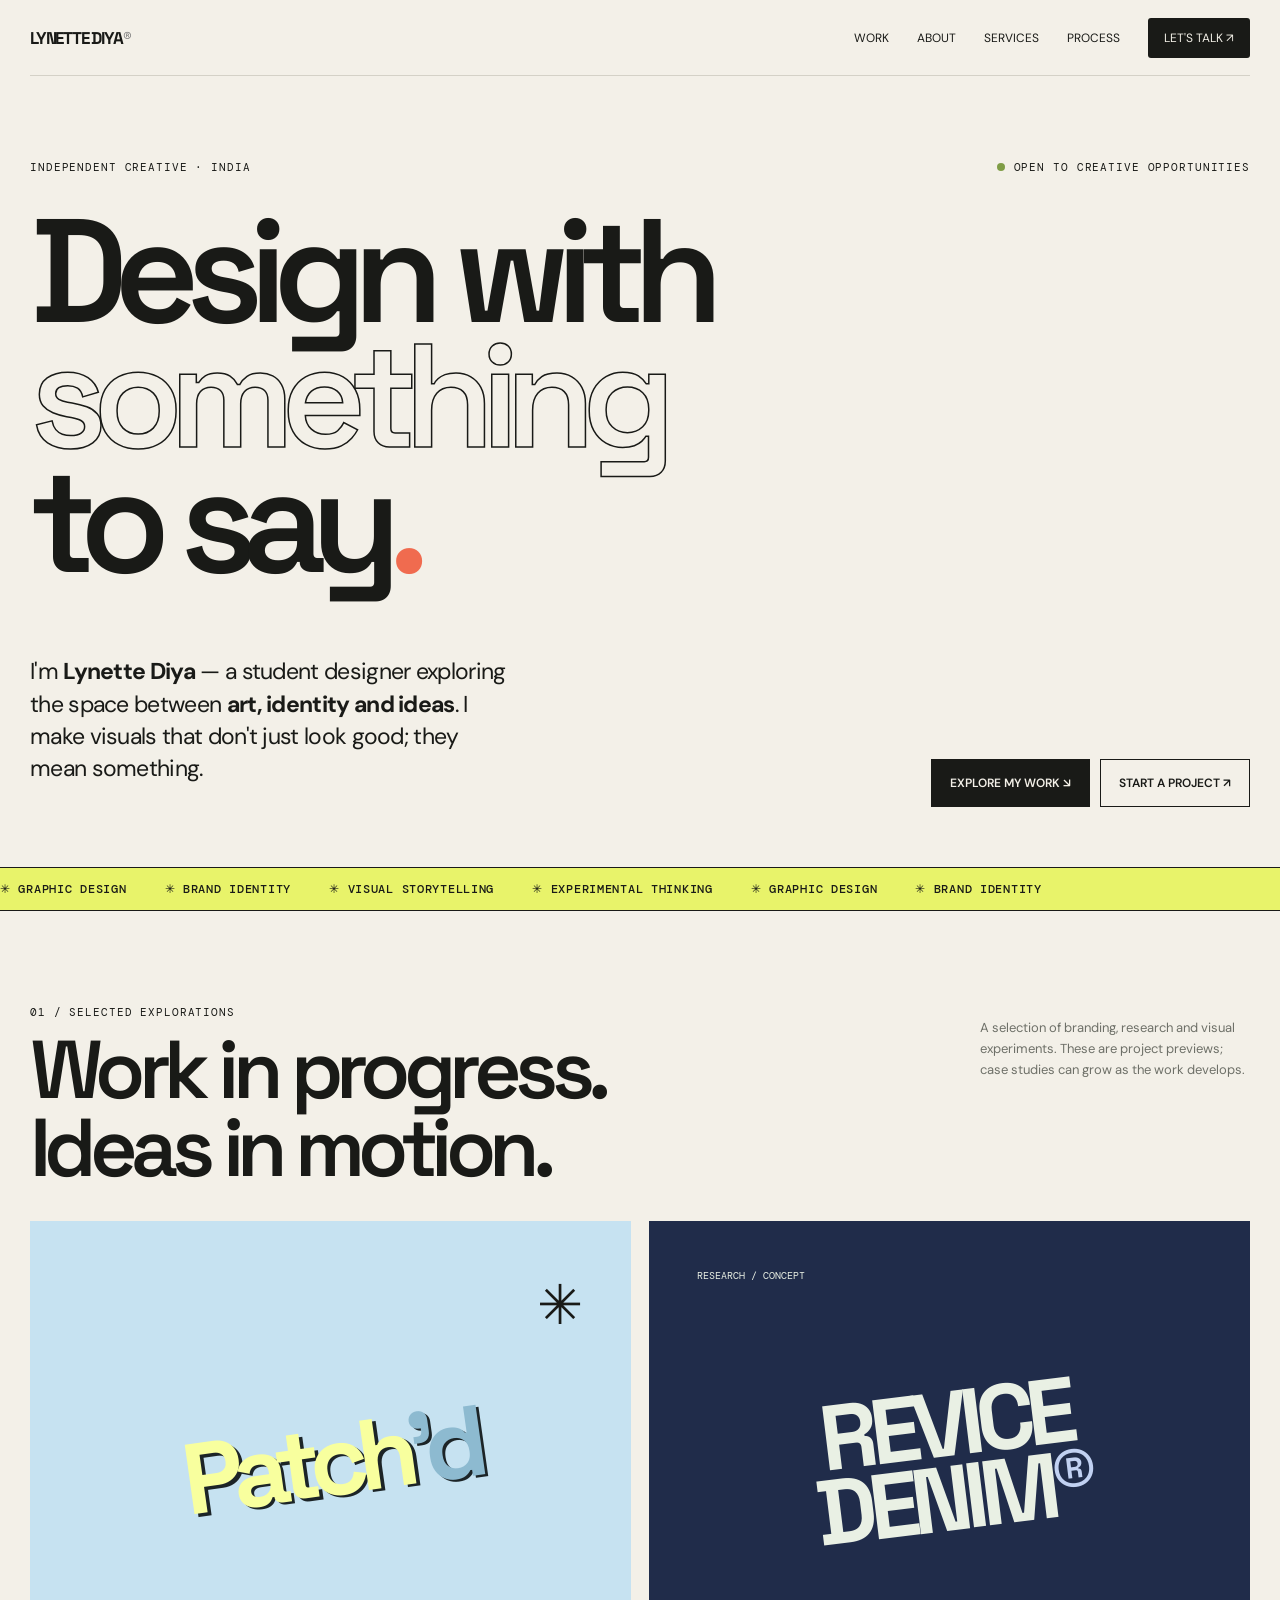
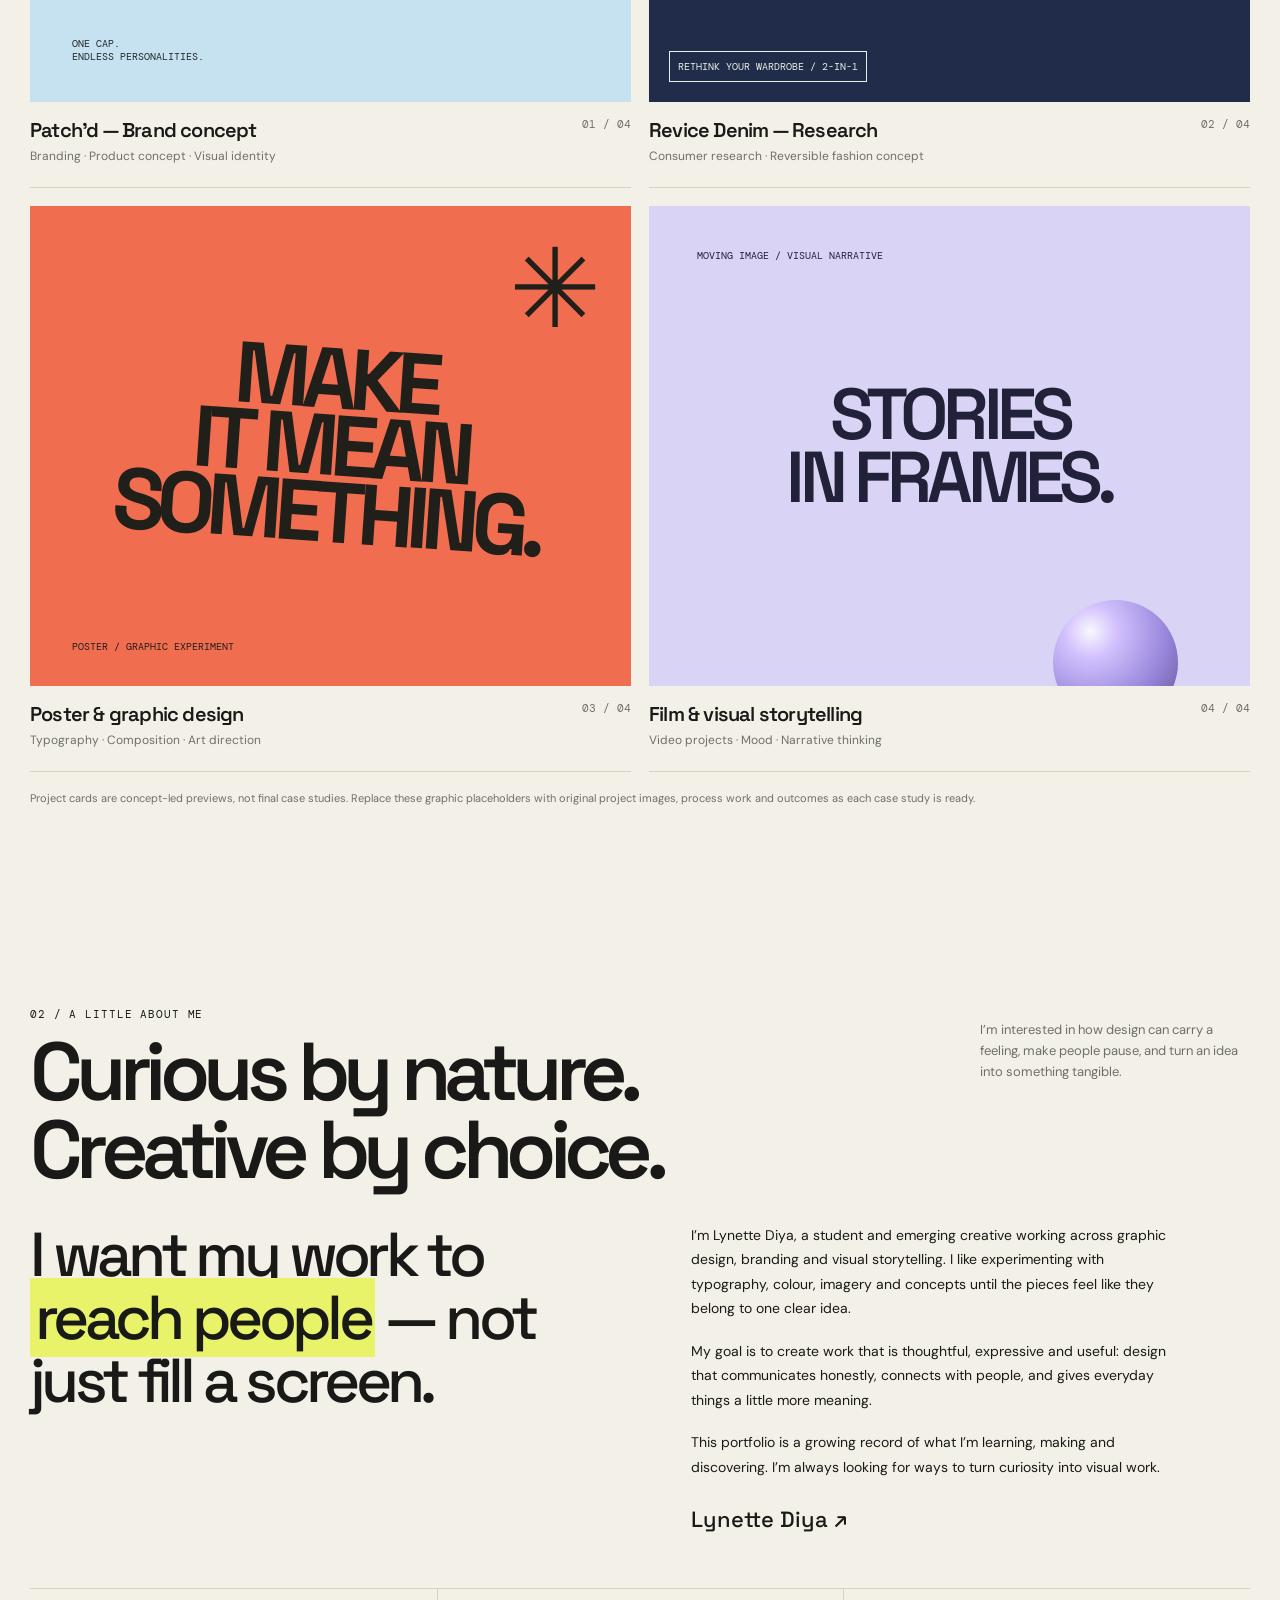
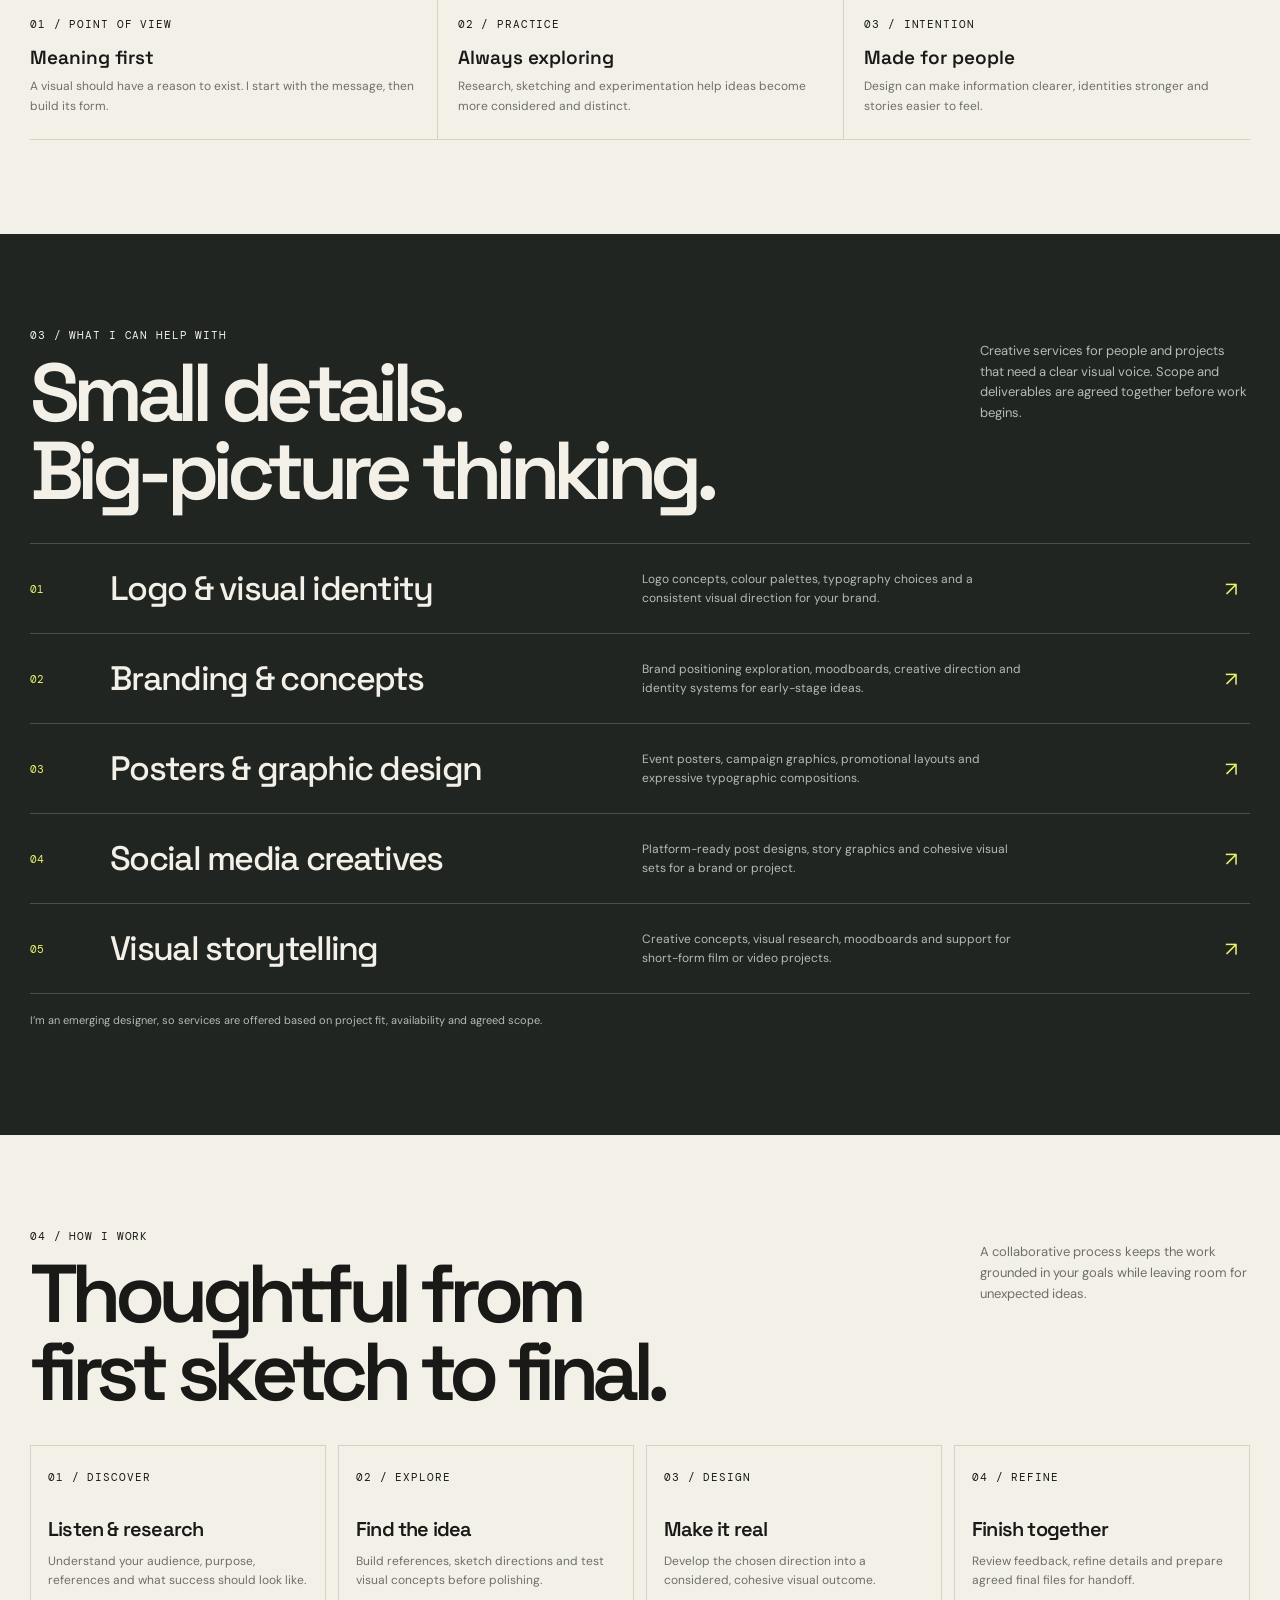
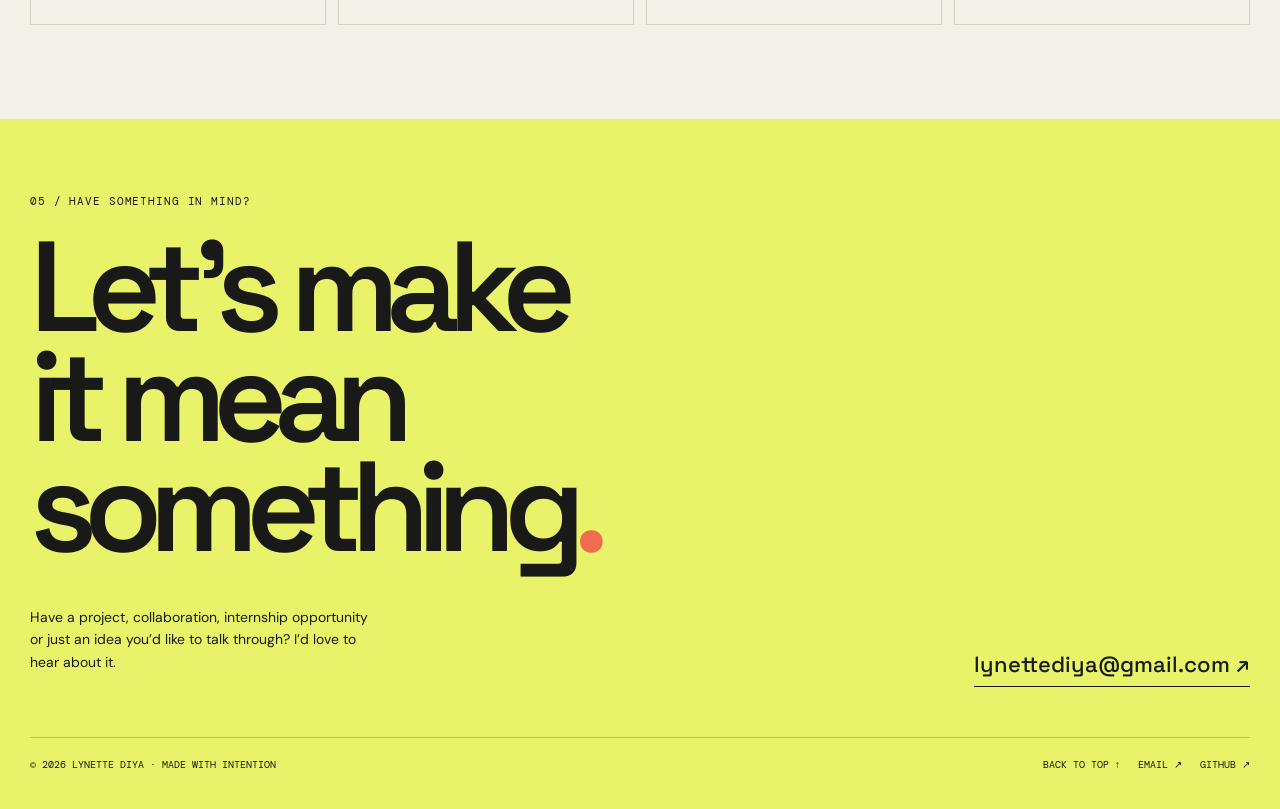
==== commit 3843c367: "fix: clean and validate portfolio HTML structure" ====
--- a/aevytv-recreation/index.html
+++ b/aevytv-recreation/index.html
@@ -1,38 +1,27 @@
 <!doctype html>
 <html lang="en">
 <head>
-<meta charset="utf-8"><meta name="viewport" content="width=device-width,initial-scale=1">
+<meta charset="utf-8">
+<meta name="viewport" content="width=device-width, initial-scale=1">
 <meta name="theme-color" content="#f3f0e8">
 <meta name="description" content="Lynette Diya — independent graphic design, branding and visual storytelling portfolio.">
-<title>Lynette Diya® — Design with something to say</title>
-<link rel="preconnect" href="https://fonts.googleapis.com"><link rel="preconnect" href="https://fonts.gstatic.com" crossorigin>
+<title>Lynette Diya — Design with something to say</title>
+<link rel="preconnect" href="https://fonts.googleapis.com">
+<link rel="preconnect" href="https://fonts.gstatic.com" crossorigin>
 <link href="https://fonts.googleapis.com/css2?family=DM+Mono:wght@400;500&family=DM+Sans:wght@400;500;600;700&family=Space+Grotesk:wght@400;500;600;700&display=swap" rel="stylesheet">
 <style>
-:root{--paper:#f3f0e8;--ink:#191a17;--muted:#6e7068;--lime:#e8f36a;--blue:#b8d9ee;--line:#d4d1c7;--orange:#f06b4f}*{box-sizing:border-box}html{scroll-behavior:smooth}body{margin:0;background:var(--paper);color:var(--ink);font-family:'DM Sans',sans-serif}a{color:inherit;text-decoration:none}button,a{ -webkit-tap-highlight-color:transparent}.mono,.eyebrow{font-family:'DM Mono',monospace;text-transform:uppercase;letter-spacing:.08em;font-size:11px}.wrap{width:min(1220px,calc(100% - 48px));margin:auto}.nav{height:76px;display:flex;align-items:center;justify-content:space-between;border-bottom:1px solid var(--line)}.brand{font:700 17px 'Space Grotesk';letter-spacing:-.07em}.brand span{color:#777}.navlinks{display:flex;gap:28px;align-items:center;font-size:12px}.navlinks a:hover{opacity:.55}.navcta{background:var(--ink);color:var(--paper);padding:12px 16px;border-radius:3px}.menu{display:none;border:0;background:none;font-size:22px}.hero{padding:84px 0 60px;position:relative;overflow:hidden}.hero-top{display:flex;justify-content:space-between;align-items:center;margin-bottom:35px}.status{display:flex;align-items:center;gap:9px}.dot{width:8px;height:8px;background:#7f9d46;border-radius:50%;display:inline-block}.hero h1{font:600 clamp(64px,11.5vw,155px)/.85 'Space Grotesk';letter-spacing:-.095em;margin:0;max-width:1100px}.hero h1 .outline{color:transparent;-webkit-text-stroke:1.5px var(--ink)}.hero-bottom{display:grid;grid-template-columns:1fr 1fr;gap:30px;align-items:end;margin-top:48px}.intro{font-size:clamp(17px,2vw,23px);line-height:1.35;max-width:490px;letter-spacing:-.03em}.intro strong{font-weight:600}.hero-actions{display:flex;gap:10px;justify-content:flex-end;flex-wrap:wrap}.btn{display:inline-flex;align-items:center;gap:22px;padding:15px 18px;border:1px solid var(--ink);font-size:12px;font-weight:600;transition:.2s}.btn.dark{background:var(--ink);color:var(--paper)}.btn:hover{transform:translateY(-3px)}.marquee{background:var(--lime);overflow:hidden;padding:13px 0;border-block:1px solid var(--ink);white-space:nowrap;font:500 12px 'DM Mono';letter-spacing:.06em}.marquee span{display:inline-block;margin-right:38px}.section{padding:94px 0}.section-head{display:flex;justify-content:space-between;align-items:flex-start;gap:24px;margin-bottom:34px}.section-head h2{font:600 clamp(42px,7vw,82px)/.95 'Space Grotesk';letter-spacing:-.08em;margin:12px 0 0}.section-note{max-width:270px;color:var(--muted);font-size:13px;line-height:1.6}.projects{display:grid;grid-template-columns:1fr 1fr;gap:18px}.project{min-width:0}.art{aspect-ratio:1.25;position:relative;overflow:hidden;display:flex;align-items:center;justify-content:center;padding:24px}.art.patch{background:#c6e2f1}.art.patch .patchword{font:700 clamp(50px,8vw,100px)/.8 'Space Grotesk';letter-spacing:-.1em;color:#f8ff9e;text-shadow:3px 3px 0 #1c2427;transform:rotate(-8deg)}.art.patch .patchword span{color:#8dbad0}.art.denim{background:#202c4a;color:#e9f0e4}.denim .denimword{font:700 clamp(45px,8vw,92px)/.8 'Space Grotesk';letter-spacing:-.09em;transform:rotate(-7deg);text-align:center}.denim .tag{position:absolute;bottom:20px;left:20px;border:1px solid #e9f0e4;padding:8px;font:10px 'DM Mono'}.art.poster{background:#f16d4f;color:#201f1a}.poster .posterword{font:700 clamp(40px,7vw,86px)/.78 'Space Grotesk';letter-spacing:-.09em;text-align:center;transform:rotate(4deg)}.poster .asterisk{position:absolute;font-size:110px;right:5%;top:4%;font-family:serif}.art.film{background:#d9d3f5;color:#22213a}.film .filmword{font:600 clamp(35px,6vw,72px)/.88 'Space Grotesk';letter-spacing:-.08em;text-align:center}.film .orb{position:absolute;width:125px;height:125px;border-radius:50%;background:radial-gradient(circle at 30% 25%,#fff 0,#d2bfff 20%,#8b77d6 60%,#41356f 100%);opacity:.85;right:12%;bottom:-8%}.project-meta{display:flex;justify-content:space-between;gap:15px;padding:15px 0 23px;border-bottom:1px solid var(--line)}.project-meta h3{font:600 20px 'Space Grotesk';letter-spacing:-.04em;margin:0 0 5px}.project-meta p{margin:0;color:var(--muted);font-size:12px}.project-meta .num{font:11px 'DM Mono';color:var(--muted)}.about-grid{display:grid;grid-template-columns:1fr 1fr;gap:8vw;align-items:start}.about-big{font:500 clamp(34px,5vw,62px)/1.02 'Space Grotesk';letter-spacing:-.075em;margin:0}.about-copy{font-size:15px;line-height:1.75;max-width:490px}.about-copy p{margin:0 0 18px}.about-copy .signature{font:500 22px 'Space Grotesk';margin-top:26px}.values{display:grid;grid-template-columns:repeat(3,1fr);border-block:1px solid var(--line);margin-top:55px}.value{padding:23px 20px 23px 0}.value+.value{border-left:1px solid var(--line);padding-left:20px}.value strong{display:block;font:600 19px 'Space Grotesk';margin:12px 0 7px}.value p{font-size:12px;line-height:1.6;color:var(--muted);margin:0}.services{background:#202522;color:var(--paper)}.services .section-note{color:#b6bbb2}.service-list{border-top:1px solid #4a4f49}.service{display:grid;grid-template-columns:60px 1fr 1.1fr 25px;gap:20px;align-items:center;padding:23px 0;border-bottom:1px solid #4a4f49}.service .idx{font:11px 'DM Mono';color:var(--lime)}.service h3{font:500 clamp(22px,3vw,34px) 'Space Grotesk';letter-spacing:-.05em;margin:0}.service p{color:#b6bbb2;font-size:12px;line-height:1.6;margin:0;max-width:380px}.service .arrow{color:var(--lime);font-size:20px}.process-grid{display:grid;grid-template-columns:repeat(4,1fr);gap:12px}.step{padding:19px 17px 22px;border:1px solid var(--line);min-height:180px}.step .idx{color:var(--muted)}.step h3{font:600 20px 'Space Grotesk';letter-spacing:-.04em;margin:30px 0 10px}.step p{font-size:12px;line-height:1.6;color:var(--muted);margin:0}.contact{background:var(--lime);padding:75px 0 38px}.contact h2{font:600 clamp(56px,10vw,130px)/.86 'Space Grotesk';letter-spacing:-.1em;margin:24px 0 30px;max-width:900px}.contact-row{display:flex;justify-content:space-between;align-items:end;gap:24px;padding-bottom:50px}.contact-row p{max-width:350px;font-size:14px;line-height:1.6}.contact-email{font:500 clamp(15px,2vw,22px) 'Space Grotesk';border-bottom:1px solid var(--ink);padding-bottom:8px}.footer{display:flex;justify-content:space-between;gap:18px;align-items:center;border-top:1px solid #c0c75c;padding-top:20px;font:10px 'DM Mono';text-transform:uppercase}.footer-links{display:flex;gap:18px}.fine{font-size:10px;color:var(--muted);margin-top:18px}
-@media(max-width:700px){.wrap{width:min(100% - 32px,1220px)}.nav{height:65px}.navlinks{display:none}.menu{display:block}.hero{padding:55px 0 42px}.hero-top{align-items:flex-start;gap:15px;flex-direction:column}.hero h1{font-size:clamp(57px,16vw,100px)}.hero-bottom{grid-template-columns:1fr;margin-top:30px}.hero-actions{justify-content:flex-start}.section{padding:65px 0}.section-head{display:block}.section-note{margin-top:18px}.projects{grid-template-columns:1fr;gap:8px}.about-grid{grid-template-columns:1fr;gap:25px}.values{grid-template-columns:1fr;margin-top:35px}.value,.value+.value{padding:18px 0;border-left:0;border-bottom:1px solid var(--line)}.service{grid-template-columns:28px 1fr 20px;gap:12px}.service p{grid-column:2;grid-row:2}.service .arrow{grid-column:3;grid-row:1}.process-grid{grid-template-columns:1fr 1fr}.step{min-height:160px}.contact{padding-top:58px}.contact-row{align-items:flex-start;flex-direction:column}.footer{align-items:flex-start;flex-direction:column}.footer-links{flex-wrap:wrap}.project-meta h3{font-size:18px}}@media(prefers-reduced-motion:reduce){html{scroll-behavior:auto}*,*:before,*:after{transition:none!important}}
+:root{--paper:#f3f0e8;--ink:#191a17;--muted:#6e7068;--lime:#e8f36a;--blue:#b8d9ee;--line:#d4d1c7;--orange:#f06b4f}*{box-sizing:border-box}html{scroll-behavior:smooth}body{margin:0;background:var(--paper);color:var(--ink);font-family:'DM Sans',sans-serif}a{color:inherit;text-decoration:none}button,a{-webkit-tap-highlight-color:transparent}.wrap{width:min(1220px,calc(100% - 48px));margin:auto}.mono,.eyebrow{font-family:'DM Mono',monospace;text-transform:uppercase;letter-spacing:.08em;font-size:11px}.nav{min-height:76px;display:flex;align-items:center;justify-content:space-between;border-bottom:1px solid var(--line);gap:20px}.brand{font:700 17px 'Space Grotesk';letter-spacing:-.07em}.brand span{color:#777}.navlinks{display:flex;gap:28px;align-items:center;font-size:12px}.navlinks a:hover{opacity:.6}.navcta{background:var(--ink);color:var(--paper);padding:12px 16px;border-radius:3px}.menu{display:none;border:0;background:none;font-size:24px}.hero{padding:84px 0 60px}.hero-top{display:flex;justify-content:space-between;align-items:center;gap:15px;margin-bottom:35px}.status{display:flex;align-items:center;gap:9px}.dot{width:8px;height:8px;background:#7f9d46;border-radius:50%}.hero h1{font:600 clamp(64px,11.5vw,155px)/.85 'Space Grotesk';letter-spacing:-.095em;margin:0;max-width:1100px}.outline{color:transparent;-webkit-text-stroke:1.5px var(--ink)}.hero-bottom{display:grid;grid-template-columns:1fr 1fr;gap:30px;align-items:end;margin-top:48px}.intro{font-size:clamp(17px,2vw,23px);line-height:1.4;max-width:490px;letter-spacing:-.03em}.hero-actions{display:flex;gap:10px;justify-content:flex-end;flex-wrap:wrap}.btn{display:inline-flex;align-items:center;gap:14px;padding:15px 18px;border:1px solid var(--ink);font-size:12px;font-weight:600;transition:transform .2s}.btn.dark{background:var(--ink);color:var(--paper)}.btn:hover{transform:translateY(-3px)}.marquee{background:var(--lime);overflow:hidden;padding:13px 0;border-block:1px solid var(--ink);white-space:nowrap;font:500 12px 'DM Mono';letter-spacing:.06em}.marquee span{display:inline-block;margin-right:38px}.section{padding:94px 0}.section-head{display:flex;justify-content:space-between;align-items:flex-start;gap:24px;margin-bottom:34px}.section-head h2{font:600 clamp(42px,7vw,82px)/.95 'Space Grotesk';letter-spacing:-.08em;margin:12px 0 0}.section-note{max-width:270px;color:var(--muted);font-size:13px;line-height:1.6}.projects{display:grid;grid-template-columns:1fr 1fr;gap:18px}.project{min-width:0}.art{aspect-ratio:1.25;position:relative;overflow:hidden;display:flex;align-items:center;justify-content:center;padding:24px}.art.patch{background:#c6e2f1}.patchword{font:700 clamp(50px,8vw,100px)/.8 'Space Grotesk';letter-spacing:-.1em;color:#f8ff9e;text-shadow:3px 3px 0 #1c2427;transform:rotate(-8deg)}.patchword span{color:#8dbaD0}.art.denim{background:#202c4a;color:#e9f0e4}.denimword{font:700 clamp(45px,8vw,92px)/.8 'Space Grotesk';letter-spacing:-.09em;transform:rotate(-7deg);text-align:center}.tag{position:absolute;bottom:20px;left:20px;border:1px solid #e9f0e4;padding:8px;font:10px 'DM Mono'}.art.poster{background:#f16d4f;color:#201f1a}.posterword{font:700 clamp(40px,7vw,86px)/.78 'Space Grotesk';letter-spacing:-.09em;text-align:center;transform:rotate(4deg)}.asterisk{position:absolute;font-size:110px;right:5%;top:4%;font-family:serif}.art.film{background:#d9d3f5;color:#22213a}.filmword{font:600 clamp(35px,6vw,72px)/.88 'Space Grotesk';letter-spacing:-.08em;text-align:center}.orb{position:absolute;width:125px;height:125px;border-radius:50%;background:radial-gradient(circle at 30% 25%,#fff,#d2bfff 20%,#8b77d6 60%,#41356f);opacity:.85;right:12%;bottom:-8%}.project-meta{display:flex;justify-content:space-between;gap:15px;padding:15px 0 23px;border-bottom:1px solid var(--line)}.project-meta h3{font:600 20px 'Space Grotesk';letter-spacing:-.04em;margin:0 0 5px}.project-meta p{margin:0;color:var(--muted);font-size:12px}.num{font:11px 'DM Mono';color:var(--muted);white-space:nowrap}.fine{font-size:11px;color:var(--muted);line-height:1.6;margin-top:18px}.about-grid{display:grid;grid-template-columns:1fr 1fr;gap:8vw;align-items:start}.about-big{font:500 clamp(34px,5vw,62px)/1.02 'Space Grotesk';letter-spacing:-.075em;margin:0}.about-copy{font-size:14px;line-height:1.75;max-width:490px}.about-copy p{margin:0 0 18px}.signature{font:500 22px 'Space Grotesk';margin-top:26px}.values{display:grid;grid-template-columns:repeat(3,1fr);border-block:1px solid var(--line);margin-top:55px}.value{padding:23px 20px 23px 0}.value+.value{border-left:1px solid var(--line);padding-left:20px}.value strong{display:block;font:600 19px 'Space Grotesk';margin:12px 0 7px}.value p{font-size:12px;line-height:1.6;color:var(--muted);margin:0}.services{background:#202522;color:var(--paper)}.services .section-note{color:#b6bbb2}.service-list{border-top:1px solid #4a4f49}.service{display:grid;grid-template-columns:60px 1fr 1.1fr 25px;gap:20px;align-items:center;padding:23px 0;border-bottom:1px solid #4a4f49}.service .idx{font:11px 'DM Mono';color:var(--lime)}.service h3{font:500 clamp(22px,3vw,34px) 'Space Grotesk';letter-spacing:-.05em;margin:0}.service p{color:#b6bbb2;font-size:12px;line-height:1.6;margin:0;max-width:380px}.service .arrow{color:var(--lime);font-size:20px}.process-grid{display:grid;grid-template-columns:repeat(4,1fr);gap:12px}.step{padding:19px 17px 22px;border:1px solid var(--line);min-height:180px}.step h3{font:600 20px 'Space Grotesk';letter-spacing:-.04em;margin:30px 0 10px}.step p{font-size:12px;line-height:1.6;color:var(--muted);margin:0}.contact{background:var(--lime);padding:75px 0 38px}.contact h2{font:600 clamp(56px,10vw,130px)/.86 'Space Grotesk';letter-spacing:-.1em;margin:24px 0 30px;max-width:900px}.contact-row{display:flex;justify-content:space-between;align-items:end;gap:24px;padding-bottom:50px}.contact-row p{max-width:350px;font-size:14px;line-height:1.6}.contact-email{font:500 clamp(15px,2vw,22px) 'Space Grotesk';border-bottom:1px solid var(--ink);padding-bottom:8px}.footer{display:flex;justify-content:space-between;gap:18px;align-items:center;border-top:1px solid #c0c75c;padding-top:20px;font:10px 'DM Mono';text-transform:uppercase}.footer-links{display:flex;gap:18px}.footer-links a:hover{text-decoration:underline}
+@media(max-width:700px){.wrap{width:calc(100% - 32px)}.nav{min-height:65px}.navlinks{display:none}.menu{display:block}.hero{padding:55px 0 42px}.hero-top{align-items:flex-start;flex-direction:column}.hero h1{font-size:clamp(55px,15vw,100px)}.hero-bottom{grid-template-columns:1fr;margin-top:30px}.hero-actions{justify-content:flex-start}.section{padding:65px 0}.section-head{display:block}.section-note{margin-top:18px}.projects{grid-template-columns:1fr;gap:8px}.art{aspect-ratio:1.2}.about-grid{grid-template-columns:1fr;gap:30px}.values{grid-template-columns:1fr}.value,.value+.value{border-left:0;border-bottom:1px solid var(--line);padding:18px 0}.service{grid-template-columns:35px 1fr 20px;gap:12px}.service p{grid-column:2;grid-row:2}.service .arrow{grid-column:3;grid-row:1}.process-grid{grid-template-columns:1fr 1fr}.step{min-height:160px}.contact{padding-top:55px}.contact-row{align-items:flex-start;flex-direction:column}.footer{align-items:flex-start;flex-direction:column}.footer-links{flex-wrap:wrap}}@media(prefers-reduced-motion:reduce){html{scroll-behavior:auto}*,*:before,*:after{transition:none!important}}
 </style>
 </head>
 <body>
-<header class="wrap nav"><a class="brand" href="#top">LYNETTE DIYA<span>®</span></a><nav class="navlinks" aria-label="Main navigation"><a href="#work">WORK</a><a href="#about">ABOUT</a><a href="#services">SERVICES</a><a href="#process">PROCESS</a><a class="navcta" href="#contact">LET'S TALK ↗</a></nav><button class="menu" aria-label="Open contact" onclick="location.href='#contact'">↘</button></header>
-<main id="top">
-<section class="wrap hero"><div class="hero-top"><div class="eyebrow">Independent creative · India</div><div class="status mono"><span class="dot"></span> OPEN TO CREATIVE OPPORTUNITIES</div></div><h1>Design with<br><span class="outline">something</span><br>to say<span style="color:var(--orange)">.</span></h1><div class="hero-bottom"><p class="intro">I'm <strong>Lynette Diya</strong> — a student designer exploring the space between <strong>art, identity and ideas</strong>. I make visuals that don't just look good; they mean something.</p><div class="hero-actions"><a class="btn dark" href="#work">EXPLORE MY WORK ↘</a><a class="btn" href="#contact">START A PROJECT ↗</a></div></div></section>
-<div class="marquee"><span>✳ GRAPHIC DESIGN</span><span>✳ BRAND IDENTITY</span><span>✳ VISUAL STORYTELLING</span><span>✳ EXPERIMENTAL THINKING</span><span>✳ GRAPHIC DESIGN</span><span>✳ BRAND IDENTITY</span><span>✳ VISUAL STORYTELLING</span></div>
-<section class="wrap section" id="work"><div class="section-head"><div><div class="eyebrow">01 / Selected explorations</div><h2>Work in progress.<br>Ideas in motion.</h2></div><p class="section-note">A selection of branding, research and visual experiments. These are project previews; click through to explore the portfolio as the work is added.</p></div>
-<div class="projects">
-<article class="project"><a href="#contact" aria-label="Ask about Patch'd branding project"><div class="art patch"><div class="patchword">Patch<span>’d</span></div><div style="position:absolute;left:7%;bottom:8%;font:10px 'DM Mono';color:#20282b">ONE CAP.<br>ENDLESS PERSONALITIES.</div><div style="position:absolute;right:8%;top:10%;font-size:55px">✳</div></div></a><div class="project-meta"><div><h3>Patch’d — Brand concept</h3><p>Branding · Product concept · Visual identity</p></div><span class="num">01 / 04</span></div></article>
-<article class="project"><a href="#contact" aria-label="Ask about Revice Denim research project"><div class="art denim"><div class="denimword">REVICE<br>DENIM<span style="color:#c1d1f2">®</span></div><div class="tag">RETHINK YOUR WARDROBE / 2-IN-1</div><div style="position:absolute;top:10%;left:8%;font:10px 'DM Mono'">RESEARCH / CONCEPT</div></div></a><div class="project-meta"><div><h3>Revice Denim — Research</h3><p>Consumer research · Sustainable fashion concept</p></div><span class="num">02 / 04</span></div></article>
-<article class="project"><a href="#contact" aria-label="Ask about poster and graphic design work"><div class="art poster"><span class="asterisk">✳</span><div class="posterword">MAKE<br>IT MEAN<br>SOMETHING.</div><div style="position:absolute;bottom:7%;left:7%;font:10px 'DM Mono'">POSTER / GRAPHIC EXPERIMENT</div></div></a><div class="project-meta"><div><h3>Poster & graphic design</h3><p>Typography · Composition · Art direction</p></div><span class="num">03 / 04</span></div></article>
-<article class="project"><a href="#contact" aria-label="Ask about film and visual storytelling work"><div class="art film"><div class="filmword">STORIES<br>IN FRAMES.</div><div class="orb"></div><div style="position:absolute;top:9%;left:8%;font:10px 'DM Mono'">MOVING IMAGE / VISUAL NARRATIVE</div></div></a><div class="project-meta"><div><h3>Film & visual storytelling</h3><p>Video projects · Mood · Narrative thinking</p></div><span class="num">04 / 04</span></div></article>
-</div><p class="fine">Project cards are concept-led previews, not final case studies. Replace these visuals with original project images and outcomes as each case study is ready.</p></section>
-<section class="wrap section" id="about"><div class="section-head"><div><div class="eyebrow">02 / A little about me</div><h2>Curious by nature.<br>Creative by choice.</h2></div><p class="section-note">I’m interested in how design can carry a feeling, make people pause, and turn an idea into something tangible.</p></div><div class="about-grid"><p class="about-big">I want my work to <span style="background:var(--lime);padding:0 .08em">reach people</span> — not just fill a screen.</p><div class="about-copy"><p>I'm Lynette Diya, a student and emerging creative working across graphic design, branding and visual storytelling. I like experimenting with typography, colour, imagery and concepts until the pieces feel like they belong to one clear idea.</p><p>My goal is to create work that is thoughtful, expressive and useful: design that communicates honestly, connects with people, and gives everyday things a little more meaning.</p><p>This portfolio is a growing record of what I'm learning, making and discovering. I'm always looking for ways to turn curiosity into visual work.</p><div class="signature">Lynette Diya ↗</div></div></div><div class="values"><div class="value"><span class="eyebrow">01 / Point of view</span><strong>Meaning first</strong><p>A visual should have a reason to exist. I start with the message, then build its form.</p></div><div class="value"><span class="eyebrow">02 / Practice</span><strong>Always exploring</strong><p>Research, sketching and experimentation help ideas become more considered and distinct.</p></div><div class="value"><span class="eyebrow">03 / Intention</span><strong>Made for people</strong><p>Design can make information clearer, identities stronger and stories easier to feel.</p></div></div></section>
-<section class="services" id="services"><div class="wrap section"><div class="section-head"><div><div class="eyebrow">03 / What I can help with</div><h2>Small details.<br>Big-picture thinking.</h2></div><p class="section-note">Creative services for people and projects that need a clear visual voice. Scope and deliverables are agreed together before work begins.</p></div><div class="service-list">
-<div class="service"><span class="idx">01</span><h3>Logo & visual identity</h3><p>Logo concepts, colour palettes, typography choices and a consistent visual direction for your brand.</p><span class="arrow">↗</span></div>
-<div class="service"><span class="idx">02</span><h3>Branding & concepts</h3><p>Brand positioning exploration, moodboards, creative direction and identity systems for early-stage ideas.</p><span class="arrow">↗</span></div>
-<div class="service"><span class="idx">03</span><h3>Posters & graphic design</h3><p>Event posters, campaign graphics, promotional layouts and expressive typographic compositions.</p><span class="arrow">↗</span></div>
-<div class="service"><span class="idx">04</span><h3>Social media creatives</h3><p>Platform-ready post designs, story graphics and cohesive visual sets for a brand or project.</p><span class="arrow">↗</span></div>
-<div class="service"><span class="idx">05</span><h3>Visual storytelling</h3><p>Creative concepts, visual research, moodboards and support for short-form film or video projects.</p><span class="arrow">↗</span></div>
-</div><p class="fine" style="color:#b6bbb2">I’m an emerging designer, so services are offered based on project fit, availability and agreed scope.</p></div></section>
+<header class="wrap nav"><a class="brand" href="#top">LYNETTE DIYA<span>®</span></a><nav class="navlinks" aria-label="Main navigation"><a href="#work">WORK</a><a href="#about">ABOUT</a><a href="#services">SERVICES</a><a href="#process">PROCESS</a><a class="navcta" href="#contact">LET'S TALK ↗</a></nav><button class="menu" aria-label="Open contact section" onclick="location.href='#contact'">↘</button></header>
+<main id="top"><section class="wrap hero"><div class="hero-top"><div class="eyebrow">Independent creative · India</div><div class="status mono"><span class="dot"></span> OPEN TO CREATIVE OPPORTUNITIES</div></div><h1>Design with<br><span class="outline">something</span><br>to say<span style="color:var(--orange)">.</span></h1><div class="hero-bottom"><p class="intro">I'm <strong>Lynette Diya</strong> — a student designer exploring the space between <strong>art, identity and ideas</strong>. I make visuals that don't just look good; they mean something.</p><div class="hero-actions"><a class="btn dark" href="#work">EXPLORE MY WORK ↘</a><a class="btn" href="#contact">START A PROJECT ↗</a></div></div></section>
+<div class="marquee" aria-label="Areas of interest"><span>✳ GRAPHIC DESIGN</span><span>✳ BRAND IDENTITY</span><span>✳ VISUAL STORYTELLING</span><span>✳ EXPERIMENTAL THINKING</span><span>✳ GRAPHIC DESIGN</span><span>✳ BRAND IDENTITY</span></div>
+<section class="wrap section" id="work"><div class="section-head"><div><div class="eyebrow">01 / Selected explorations</div><h2>Work in progress.<br>Ideas in motion.</h2></div><p class="section-note">A selection of branding, research and visual experiments. These are project previews; case studies can grow as the work develops.</p></div><div class="projects"><article class="project"><a href="#contact" aria-label="Ask about Patch'd branding"><div class="art patch"><div class="patchword">Patch<span>’d</span></div><div style="position:absolute;left:7%;bottom:8%;font:10px 'DM Mono';color:#20282b">ONE CAP.<br>ENDLESS PERSONALITIES.</div><div style="position:absolute;right:8%;top:10%;font-size:55px">✳</div></div></a><div class="project-meta"><div><h3>Patch’d — Brand concept</h3><p>Branding · Product concept · Visual identity</p></div><span class="num">01 / 04</span></div></article><article class="project"><a href="#contact" aria-label="Ask about Revice Denim research"><div class="art denim"><div class="denimword">REVICE<br>DENIM<span style="color:#c1d1f2">®</span></div><div class="tag">RETHINK YOUR WARDROBE / 2-IN-1</div><div style="position:absolute;top:10%;left:8%;font:10px 'DM Mono'">RESEARCH / CONCEPT</div></div></a><div class="project-meta"><div><h3>Revice Denim — Research</h3><p>Consumer research · Reversible fashion concept</p></div><span class="num">02 / 04</span></div></article><article class="project"><a href="#contact" aria-label="Ask about poster and graphic design"><div class="art poster"><span class="asterisk">✳</span><div class="posterword">MAKE<br>IT MEAN<br>SOMETHING.</div><div style="position:absolute;bottom:7%;left:7%;font:10px 'DM Mono'">POSTER / GRAPHIC EXPERIMENT</div></div></a><div class="project-meta"><div><h3>Poster & graphic design</h3><p>Typography · Composition · Art direction</p></div><span class="num">03 / 04</span></div></article><article class="project"><a href="#contact" aria-label="Ask about film and visual storytelling"><div class="art film"><div class="filmword">STORIES<br>IN FRAMES.</div><div class="orb"></div><div style="position:absolute;top:9%;left:8%;font:10px 'DM Mono'">MOVING IMAGE / VISUAL NARRATIVE</div></div></a><div class="project-meta"><div><h3>Film & visual storytelling</h3><p>Video projects · Mood · Narrative thinking</p></div><span class="num">04 / 04</span></div></article></div><p class="fine">Project cards are concept-led previews, not final case studies. Replace these graphic placeholders with original project images, process work and outcomes as each case study is ready.</p></section>
+<section class="wrap section" id="about"><div class="section-head"><div><div class="eyebrow">02 / A little about me</div><h2>Curious by nature.<br>Creative by choice.</h2></div><p class="section-note">I’m interested in how design can carry a feeling, make people pause, and turn an idea into something tangible.</p></div><div class="about-grid"><p class="about-big">I want my work to <span style="background:var(--lime);padding:0 .08em">reach people</span> — not just fill a screen.</p><div class="about-copy"><p>I’m Lynette Diya, a student and emerging creative working across graphic design, branding and visual storytelling. I like experimenting with typography, colour, imagery and concepts until the pieces feel like they belong to one clear idea.</p><p>My goal is to create work that is thoughtful, expressive and useful: design that communicates honestly, connects with people, and gives everyday things a little more meaning.</p><p>This portfolio is a growing record of what I’m learning, making and discovering. I’m always looking for ways to turn curiosity into visual work.</p><div class="signature">Lynette Diya ↗</div></div></div><div class="values"><div class="value"><span class="eyebrow">01 / Point of view</span><strong>Meaning first</strong><p>A visual should have a reason to exist. I start with the message, then build its form.</p></div><div class="value"><span class="eyebrow">02 / Practice</span><strong>Always exploring</strong><p>Research, sketching and experimentation help ideas become more considered and distinct.</p></div><div class="value"><span class="eyebrow">03 / Intention</span><strong>Made for people</strong><p>Design can make information clearer, identities stronger and stories easier to feel.</p></div></div></section>
+<section class="services" id="services"><div class="wrap section"><div class="section-head"><div><div class="eyebrow">03 / What I can help with</div><h2>Small details.<br>Big-picture thinking.</h2></div><p class="section-note">Creative services for people and projects that need a clear visual voice. Scope and deliverables are agreed together before work begins.</p></div><div class="service-list"><div class="service"><span class="idx">01</span><h3>Logo & visual identity</h3><p>Logo concepts, colour palettes, typography choices and a consistent visual direction for your brand.</p><span class="arrow">↗</span></div><div class="service"><span class="idx">02</span><h3>Branding & concepts</h3><p>Brand positioning exploration, moodboards, creative direction and identity systems for early-stage ideas.</p><span class="arrow">↗</span></div><div class="service"><span class="idx">03</span><h3>Posters & graphic design</h3><p>Event posters, campaign graphics, promotional layouts and expressive typographic compositions.</p><span class="arrow">↗</span></div><div class="service"><span class="idx">04</span><h3>Social media creatives</h3><p>Platform-ready post designs, story graphics and cohesive visual sets for a brand or project.</p><span class="arrow">↗</span></div><div class="service"><span class="idx">05</span><h3>Visual storytelling</h3><p>Creative concepts, visual research, moodboards and support for short-form film or video projects.</p><span class="arrow">↗</span></div></div><p class="fine" style="color:#b6bbb2">I’m an emerging designer, so services are offered based on project fit, availability and agreed scope.</p></div></section>
 <section class="wrap section" id="process"><div class="section-head"><div><div class="eyebrow">04 / How I work</div><h2>Thoughtful from<br>first sketch to final.</h2></div><p class="section-note">A collaborative process keeps the work grounded in your goals while leaving room for unexpected ideas.</p></div><div class="process-grid"><article class="step"><span class="idx mono">01 / DISCOVER</span><h3>Listen & research</h3><p>Understand your audience, purpose, references and what success should look like.</p></article><article class="step"><span class="idx mono">02 / EXPLORE</span><h3>Find the idea</h3><p>Build references, sketch directions and test visual concepts before polishing.</p></article><article class="step"><span class="idx mono">03 / DESIGN</span><h3>Make it real</h3><p>Develop the chosen direction into a considered, cohesive visual outcome.</p></article><article class="step"><span class="idx mono">04 / REFINE</span><h3>Finish together</h3><p>Review feedback, refine details and prepare agreed final files for handoff.</p></article></div></section>
-<section class="contact" id="contact"><div class="wrap"><div class="eyebrow">05 / Have something in mind?</div><h2>Let's make<br>it mean something<span style="color:var(--orange)">.</span></h2><div class="contact-row"><p>Have a project, collaboration, internship opportunity or just an idea you'd like to talk through? I'd love to hear about it.</p><a class="contact-email" href="mailto:lynettediya@gmail.com">lynettediya@gmail.com ↗</a></div><footer class="footer"><span>© <span id="year"></span> Lynette Diya · Made with intention</span><div class="footer-links"><a href="#top">BACK TO TOP ↑</a><a href="mailto:lynettediya@gmail.com">EMAIL ↗</a><a href="https://github.com/lynettediya-design" target="_blank" rel="noopener noreferrer">GITHUB ↗</a></div></footer></div></section>
-</main><script>document.getElementById('year').textContent=new Date().getFullYear();</script>
-</body></html>+<section class="contact" id="contact"><div class="wrap"><div class="eyebrow">05 / Have something in mind?</div><h2>Let’s make<br>it mean something<span style="color:var(--orange)">.</span></h2><div class="contact-row"><p>Have a project, collaboration, internship opportunity or just an idea you’d like to talk through? I’d love to hear about it.</p><a class="contact-email" href="mailto:lynettediya@gmail.com">lynettediya@gmail.com ↗</a></div><footer class="footer"><span>© <span id="year"></span> Lynette Diya · Made with intention</span><div class="footer-links"><a href="#top">BACK TO TOP ↑</a><a href="mailto:lynettediya@gmail.com">EMAIL ↗</a><a href="https://github.com/lynettediya-design" target="_blank" rel="noopener noreferrer">GITHUB ↗</a></div></footer></div></section></main><script>document.getElementById('year').textContent=new Date().getFullYear();</script>
+</body>
+</html>
